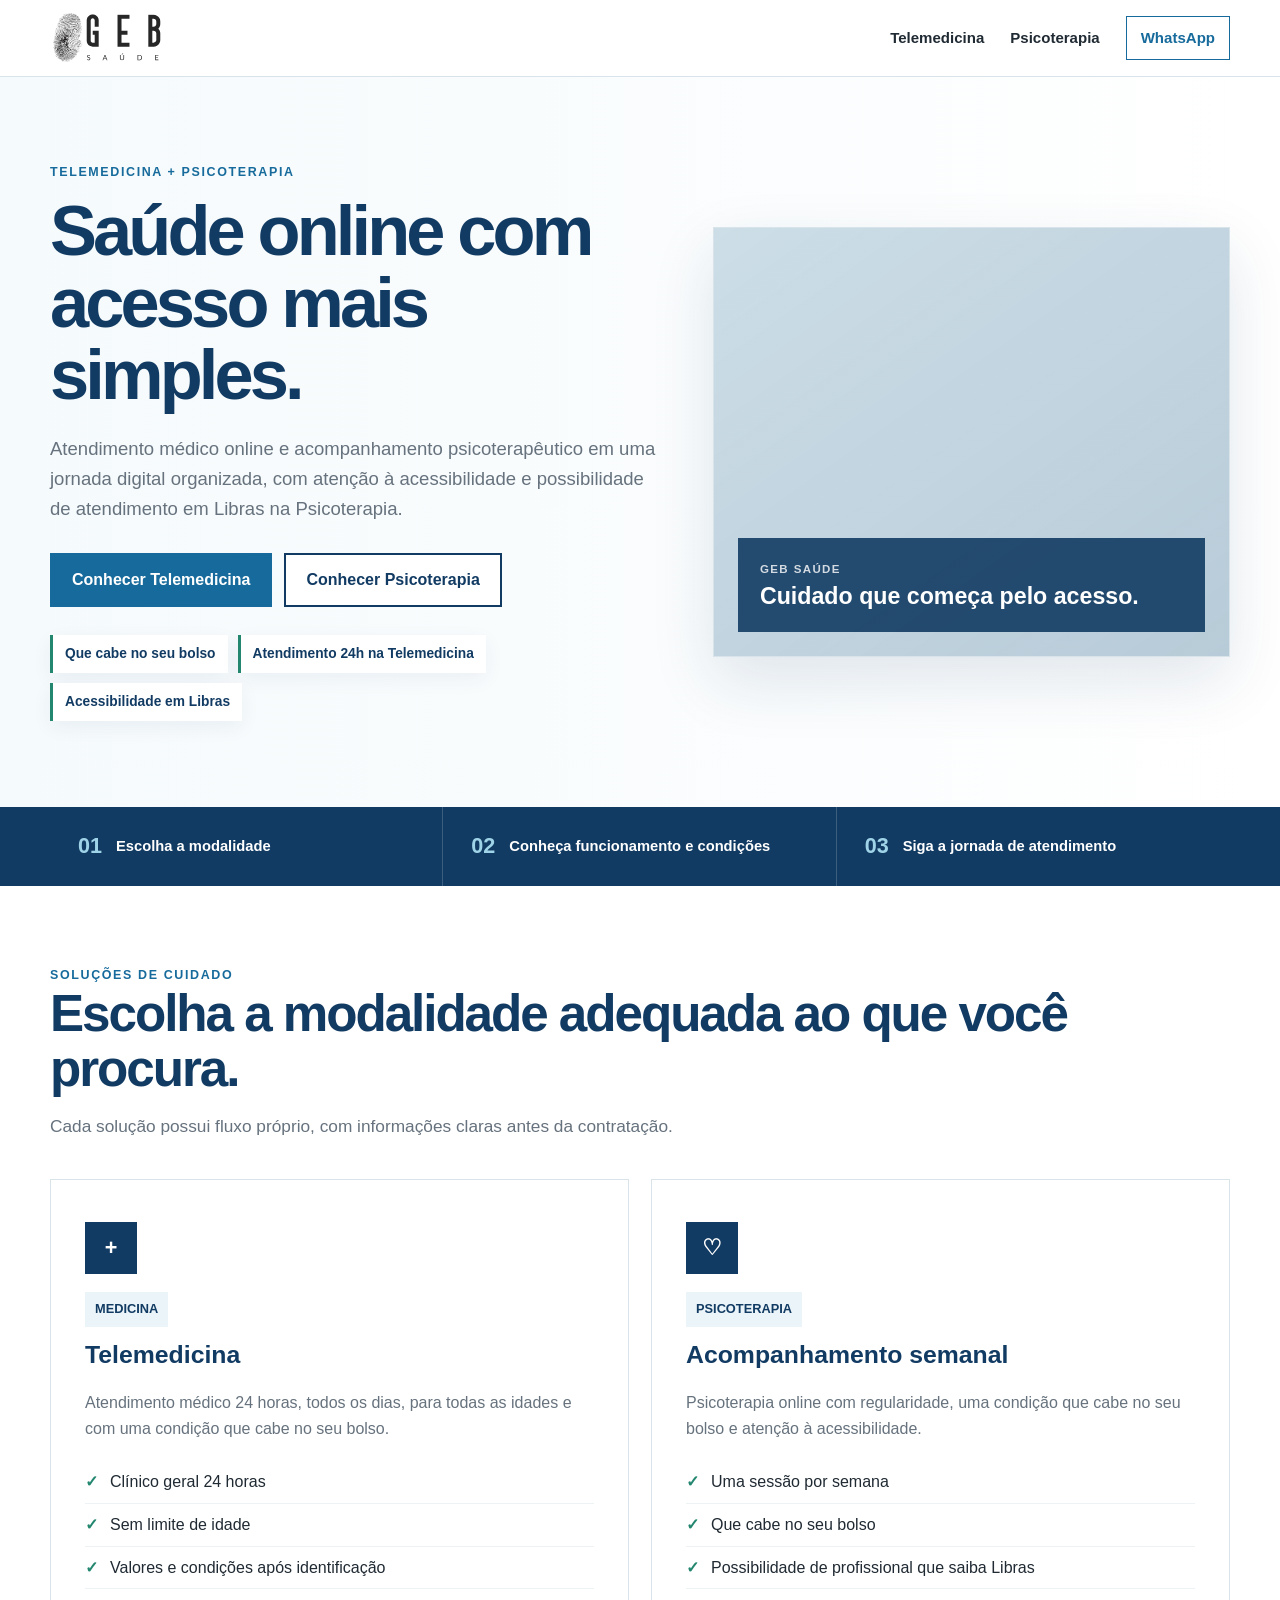
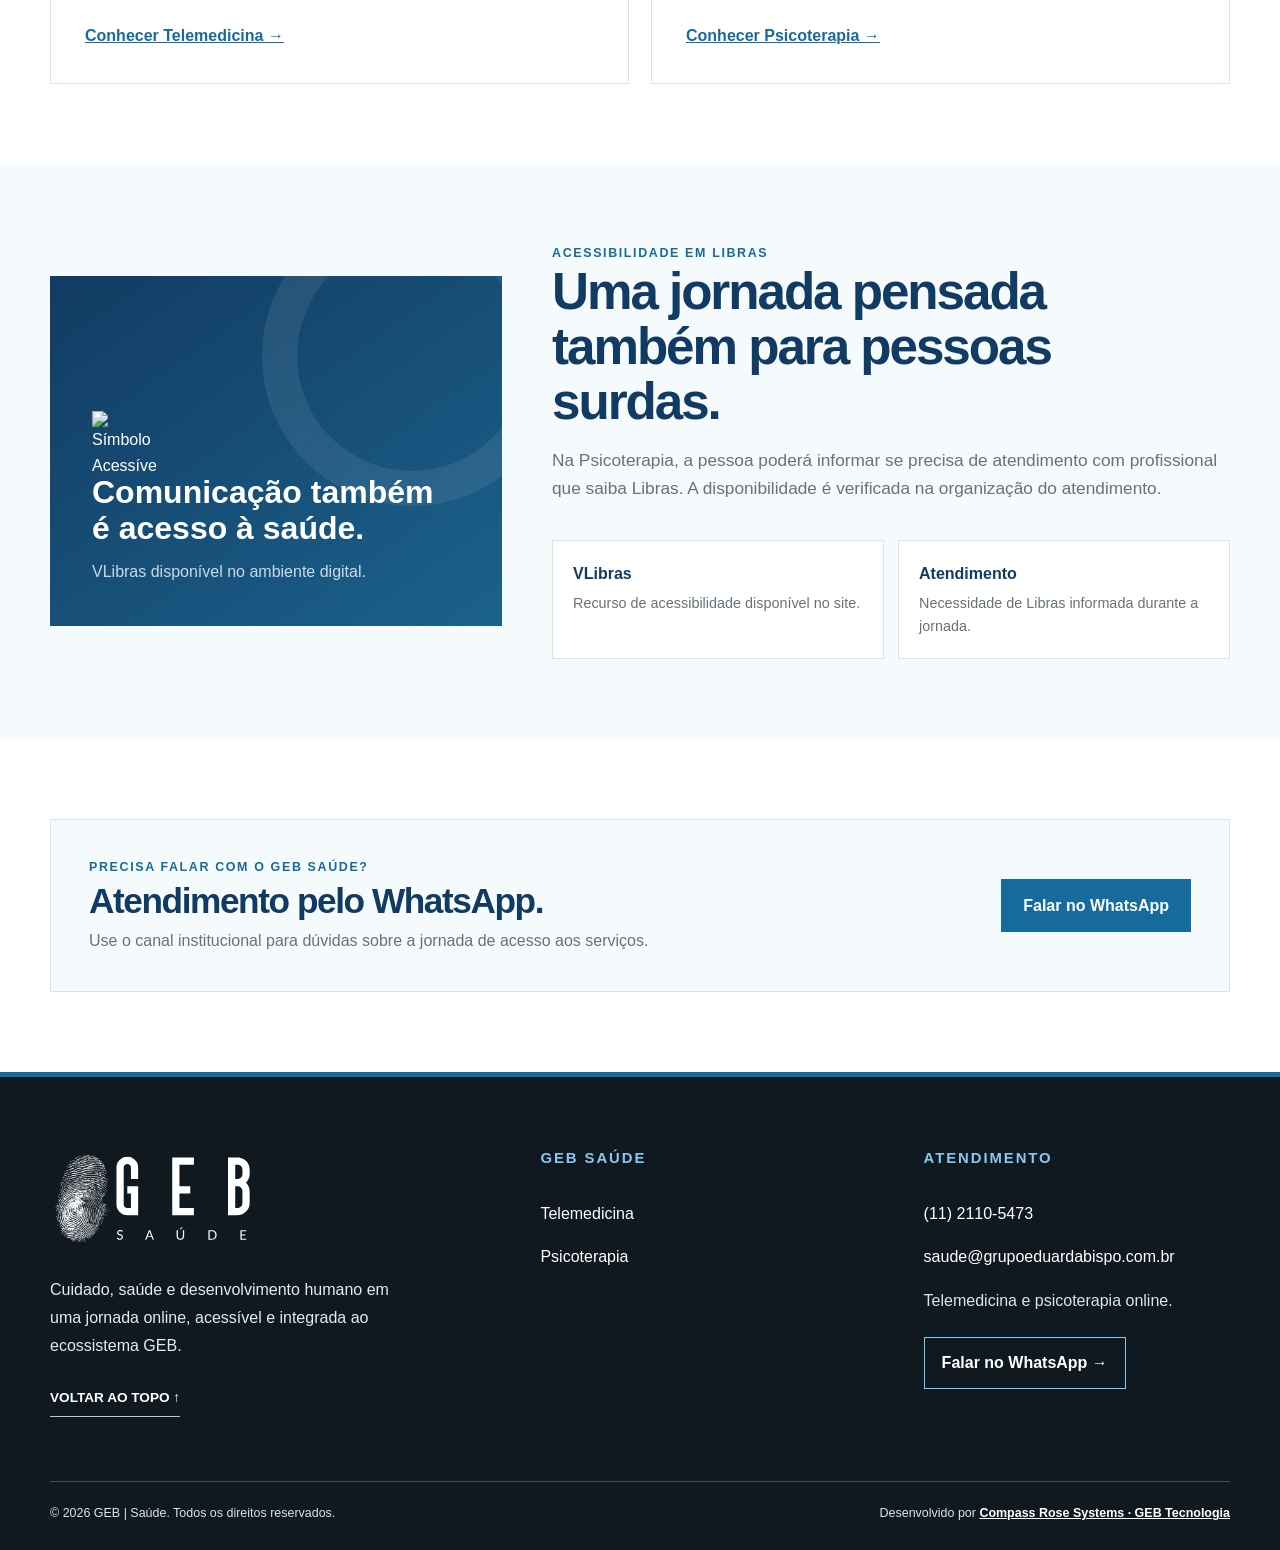
==== index.html @ 36ffd7d3 "fix: vincular crédito de desenvolvimento ao GEB Tecnologia" ====
<!doctype html><html lang="pt-BR"><head><meta charset="utf-8"><meta name="viewport" content="width=device-width,initial-scale=1"><meta name="theme-color" content="#123b63"><meta name="description" content="GEB Saúde: telemedicina e psicoterapia online com cuidado acessível e atendimento em Libras conforme disponibilidade."><title>GEB Saúde | Telemedicina e Psicoterapia Online</title><link rel="stylesheet" href="assets/css/style.css"></head><body id="topo"><a class="skip" href="#conteudo">Ir para o conteúdo</a><header class="header"><div class="container nav"><a class="brand" href="/">GEB <span>Saúde</span></a><nav class="menu" aria-label="Principal"><a href="/medicina/">Telemedicina</a><a href="/psicoterapia/">Psicoterapia</a><a class="nav-contact" href="https://wa.me/551121105473" target="_blank" rel="noopener noreferrer">WhatsApp</a></nav></div></header><main id="conteudo"><section class="hero health-hero"><div class="container hero-grid"><div><div class="eyebrow">Telemedicina + Psicoterapia</div><h1>Saúde online com acesso mais simples.</h1><p>Atendimento médico online e acompanhamento psicoterapêutico em uma jornada digital organizada, com atenção à acessibilidade e possibilidade de atendimento em Libras na Psicoterapia.</p><div class="actions"><a class="btn" href="/medicina/">Conhecer Telemedicina</a><a class="btn secondary" href="/psicoterapia/">Conhecer Psicoterapia</a></div><div class="trust-row"><span>Que cabe no seu bolso</span><span>Atendimento 24h na Telemedicina</span><span>Acessibilidade em Libras</span></div></div><div class="photo-panel home-photo"><div class="photo-overlay"><span>GEB Saúde</span><strong>Cuidado que começa pelo acesso.</strong></div></div></div></section><section class="health-strip"><div class="container health-strip-grid"><div><b>01</b><span>Escolha a modalidade</span></div><div><b>02</b><span>Conheça funcionamento e condições</span></div><div><b>03</b><span>Siga a jornada de atendimento</span></div></div></section><section class="section"><div class="container"><div class="eyebrow">Soluções de cuidado</div><h2>Escolha a modalidade adequada ao que você procura.</h2><p class="lead">Cada solução possui fluxo próprio, com informações claras antes da contratação.</p><div class="cards service-cards"><article class="card service-card"><div class="service-icon" aria-hidden="true">+</div><span class="badge">MEDICINA</span><h3>Telemedicina</h3><p>Atendimento médico 24 horas, todos os dias, para todas as idades e com uma condição que cabe no seu bolso.</p><ul class="check-list"><li>Clínico geral 24 horas</li><li>Sem limite de idade</li><li>Valores e condições após identificação</li></ul><a class="link" href="/medicina/">Conhecer Telemedicina →</a></article><article class="card service-card"><div class="service-icon" aria-hidden="true">♡</div><span class="badge">PSICOTERAPIA</span><h3>Acompanhamento semanal</h3><p>Psicoterapia online com regularidade, uma condição que cabe no seu bolso e atenção à acessibilidade.</p><ul class="check-list"><li>Uma sessão por semana</li><li>Que cabe no seu bolso</li><li>Possibilidade de profissional que saiba Libras</li></ul><a class="link" href="/psicoterapia/">Conhecer Psicoterapia →</a></article></div></div></section><section class="section alt"><div class="container feature accessibility-feature"><div class="graphic-panel"><img src="https://www.ufmg.br/marca/libras/images/sem_assinatura_64x64.png" width="64" height="64" alt="Símbolo Acessível em Libras" class="libras-symbol"><strong>Comunicação também é acesso à saúde.</strong><span>VLibras disponível no ambiente digital.</span></div><div><div class="eyebrow">Acessibilidade em Libras</div><h2>Uma jornada pensada também para pessoas surdas.</h2><p class="lead">Na Psicoterapia, a pessoa poderá informar se precisa de atendimento com profissional que saiba Libras. A disponibilidade é verificada na organização do atendimento.</p><div class="info-grid"><div><b>VLibras</b><span>Recurso de acessibilidade disponível no site.</span></div><div><b>Atendimento</b><span>Necessidade de Libras informada durante a jornada.</span></div></div></div></div></section><section class="section"><div class="container contact-band"><div><div class="eyebrow">Precisa falar com o GEB Saúde?</div><h2>Atendimento pelo WhatsApp.</h2><p>Use o canal institucional para dúvidas sobre a jornada de acesso aos serviços.</p></div><a class="btn" href="https://wa.me/551121105473" target="_blank" rel="noopener noreferrer">Falar no WhatsApp</a></div></section></main><footer class="footer" id="rodape"><div class="container"><div class="footer-grid"><div class="footer-about"><a class="footer-logo" href="/" aria-label="GEB Saúde — Página inicial"><img src="/assets/geb-saude-logo.svg" alt="GEB Saúde" loading="lazy"></a><p>Cuidado, saúde e desenvolvimento humano em uma jornada online, acessível e integrada ao ecossistema GEB.</p><a class="back-top" href="#topo">VOLTAR AO TOPO ↑</a></div><nav class="footer-col" aria-label="Serviços do GEB Saúde"><h2>GEB SAÚDE</h2><a href="/medicina/">Telemedicina</a><a href="/psicoterapia/">Psicoterapia</a></nav><div class="footer-col footer-contact"><h2>ATENDIMENTO</h2><a href="tel:+551121105473">(11) 2110-5473</a><a href="mailto:saude@grupoeduardabispo.com.br">saude@grupoeduardabispo.com.br</a><p>Telemedicina e psicoterapia online.</p><a class="footer-cta" href="https://wa.me/551121105473" target="_blank" rel="noopener noreferrer">Falar no WhatsApp →</a></div></div><div class="footer-bottom"><span>© 2026 GEB | Saúde. Todos os direitos reservados.</span><span>Desenvolvido por <a href="https://gebtecnologia.grupoeduardabispo.com.br/" target="_blank" rel="noopener noreferrer"><strong>Compass Rose Systems · GEB Tecnologia</strong></a></span></div></div></footer><div vw class="enabled"><div vw-access-button class="active"></div><div vw-plugin-wrapper><div class="vw-plugin-top-wrapper"></div></div></div><script src="https://vlibras.gov.br/app/vlibras-plugin.js"></script><script>new window.VLibras.Widget('https://vlibras.gov.br/app')</script></body></html>
---- assets/css/style.css ----
:root{--navy:#123b63;--blue:#176b9c;--light:#eaf4f9;--pale:#f5fafc;--white:#fff;--ink:#202a33;--muted:#66727d;--green:#23866f;--line:#d9e4ea;--max:1180px}*{box-sizing:border-box}html{scroll-behavior:smooth}body{margin:0;font-family:Inter,Arial,sans-serif;color:var(--ink);background:#fff;line-height:1.6}a{color:inherit}img{max-width:100%}.container{width:min(var(--max),calc(100% - 40px));margin:auto}.skip{position:absolute;left:-9999px}.skip:focus{left:16px;top:16px;background:#fff;padding:12px;z-index:99}.header{border-bottom:1px solid var(--line);background:rgba(255,255,255,.97);position:sticky;top:0;z-index:20}.nav{min-height:76px;display:flex;align-items:center;justify-content:space-between;gap:24px}.brand{text-decoration:none;color:var(--navy);font-size:1.25rem;font-weight:850;letter-spacing:-.02em}.brand span{font-weight:500}.menu{display:flex;gap:26px;align-items:center}.menu a{text-decoration:none;font-weight:700;font-size:.94rem}.menu a:hover,.menu a:focus{color:var(--blue)}.nav-contact{padding:9px 14px;border:1px solid var(--blue);color:var(--blue)!important}.btn{display:inline-flex;align-items:center;justify-content:center;min-height:48px;padding:12px 20px;background:var(--blue);color:#fff!important;text-decoration:none;border:2px solid var(--blue);font-weight:800;cursor:pointer}.btn:disabled{opacity:.6;cursor:wait}.btn.secondary{background:#fff;color:var(--navy)!important;border-color:var(--navy)}.hero{padding:86px 0;background:linear-gradient(90deg,var(--pale),#fff)}.hero-grid{display:grid;grid-template-columns:1.08fr .92fr;gap:56px;align-items:center}.eyebrow{text-transform:uppercase;letter-spacing:.13em;color:var(--blue);font-weight:850;font-size:.78rem}.hero h1{font-size:clamp(2.55rem,5.5vw,5rem);line-height:1.02;letter-spacing:-.055em;color:var(--navy);margin:12px 0 24px}.hero p{font-size:1.16rem;color:var(--muted);max-width:680px}.actions{display:flex;flex-wrap:wrap;gap:12px;margin-top:30px}.trust-row{display:flex;flex-wrap:wrap;gap:10px;margin-top:28px}.trust-row span{border-left:3px solid var(--green);background:#fff;padding:8px 12px;font-size:.86rem;font-weight:800;color:var(--navy);box-shadow:0 6px 20px rgba(18,59,99,.06)}.photo-panel{min-height:430px;position:relative;overflow:hidden;border:1px solid var(--line);background-color:#dcebf2;background-position:center;background-size:cover;box-shadow:0 24px 60px rgba(18,59,99,.12)}.home-photo{background-image:linear-gradient(145deg,rgba(18,59,99,.08),rgba(18,59,99,.18)),url('https://images.pexels.com/photos/8376239/pexels-photo-8376239.jpeg?auto=compress&cs=tinysrgb&w=1200')}.medicine-photo{background-image:linear-gradient(145deg,rgba(18,59,99,.04),rgba(18,59,99,.2)),url('https://images.pexels.com/photos/7578803/pexels-photo-7578803.jpeg?auto=compress&cs=tinysrgb&w=1200')}.therapy-photo{background-image:linear-gradient(145deg,rgba(18,59,99,.05),rgba(18,59,99,.2)),url('https://images.pexels.com/photos/5699456/pexels-photo-5699456.jpeg?auto=compress&cs=tinysrgb&w=1200')}.photo-overlay{position:absolute;left:24px;right:24px;bottom:24px;background:rgba(18,59,99,.9);color:#fff;padding:22px}.photo-overlay span{display:block;text-transform:uppercase;letter-spacing:.12em;font-size:.72rem;font-weight:800;opacity:.8}.photo-overlay strong{display:block;font-size:1.45rem;line-height:1.15;margin-top:5px}.health-strip{background:var(--navy);color:#fff}.health-strip-grid{display:grid;grid-template-columns:repeat(3,1fr)}.health-strip-grid>div{padding:22px 28px;border-right:1px solid rgba(255,255,255,.18);display:flex;align-items:center;gap:14px}.health-strip-grid>div:last-child{border-right:0}.health-strip b{font-size:1.35rem;color:#9fd4e8}.health-strip span{font-size:.92rem;font-weight:700}.section{padding:80px 0}.section.alt{background:var(--pale)}.section h2{font-size:clamp(2rem,4vw,3.2rem);line-height:1.08;letter-spacing:-.04em;color:var(--navy);margin:0 0 16px}.lead{color:var(--muted);font-size:1.08rem;max-width:760px;margin-bottom:38px}.cards{display:grid;grid-template-columns:repeat(2,1fr);gap:22px}.card{border:1px solid var(--line);padding:34px;background:#fff}.card h3{color:var(--navy);font-size:1.55rem;margin:8px 0 12px}.card p{color:var(--muted)}.card .link{display:inline-block;margin-top:14px;color:var(--blue);font-weight:850}.service-card{position:relative;padding-top:42px}.service-icon{width:52px;height:52px;display:grid;place-items:center;background:var(--navy);color:#fff;font-size:1.35rem;font-weight:900;margin-bottom:18px}.check-list{padding:0;margin:20px 0;list-style:none}.check-list li{padding:8px 0 8px 25px;border-bottom:1px solid #edf2f5;position:relative}.check-list li:before{content:'✓';position:absolute;left:0;color:var(--green);font-weight:900}.feature{display:grid;grid-template-columns:.8fr 1.2fr;gap:50px;align-items:center}.graphic-panel{background:linear-gradient(145deg,var(--navy),#1b628b);color:#fff;min-height:350px;padding:42px;display:flex;flex-direction:column;justify-content:flex-end;position:relative;overflow:hidden}.graphic-panel:after{content:'';position:absolute;width:230px;height:230px;border:35px solid rgba(255,255,255,.08);border-radius:50%;right:-60px;top:-70px}.graphic-panel strong{font-size:2rem;line-height:1.12;max-width:360px}.graphic-panel span{margin-top:12px;opacity:.78}.hands-symbol{width:62px;height:62px;background:#fff;color:var(--navy);display:grid;place-items:center;font-weight:900;font-size:1.6rem;margin-bottom:auto}.info-grid{display:grid;grid-template-columns:1fr 1fr;gap:14px}.info-grid>div{background:#fff;border:1px solid var(--line);padding:20px}.info-grid b,.info-grid span{display:block}.info-grid b{color:var(--navy);margin-bottom:5px}.info-grid span{font-size:.9rem;color:var(--muted)}.benefit-grid{display:grid;grid-template-columns:repeat(3,1fr);gap:18px;margin:0 0 36px}.benefit-grid article{border:1px solid var(--line);padding:28px;background:#fff}.benefit-grid h3{color:var(--navy);font-size:1.25rem;margin:12px 0 8px}.benefit-grid p{color:var(--muted);margin:0}.contact-band{background:var(--pale);border:1px solid var(--line);padding:38px;display:flex;justify-content:space-between;align-items:center;gap:30px}.contact-band h2{font-size:2.2rem;margin:4px 0 8px}.contact-band p{margin:0;color:var(--muted)}.footer{background:var(--navy);color:#fff;padding:46px 0}.footer-grid{display:flex;justify-content:space-between;gap:30px;align-items:flex-start}.footer a{color:#fff}.socials{display:flex;flex-wrap:wrap;gap:10px;margin-top:16px}.social-btn{display:inline-flex;align-items:center;justify-content:center;min-height:40px;padding:8px 14px;border:1px solid rgba(255,255,255,.55);text-decoration:none;font-weight:800;font-size:.86rem}.social-btn:hover,.social-btn:focus{background:#fff;color:var(--navy)}.small{font-size:.86rem;color:var(--muted)}.footer .small{color:#d5e1e8}.page-hero{padding:70px 0;background:var(--pale)}.page-hero h1{color:var(--navy);font-size:clamp(2.5rem,5vw,4.5rem);line-height:1.03;letter-spacing:-.05em;margin:12px 0 20px}.notice{border-left:4px solid var(--blue);padding:18px 22px;background:var(--light);margin:30px 0}.form-shell{border:1px solid var(--line);padding:34px;background:#fff}.badge{display:inline-block;padding:7px 10px;background:var(--light);color:var(--navy);font-weight:800;font-size:.8rem}.clinical-grid{display:grid;grid-template-columns:1.08fr .92fr;gap:50px;align-items:center}.capture-box{max-width:800px;margin:48px auto 0;border-top:5px solid var(--blue);box-shadow:0 14px 40px rgba(18,59,99,.08)}.form-title{font-size:2rem!important;margin:8px 0 10px!important}.form-grid{display:grid;grid-template-columns:1fr 1fr;gap:16px;margin:24px 0}.form-grid label{font-weight:800;color:var(--navy);display:grid;gap:7px}.form-grid input{width:100%;min-height:50px;border:1px solid #aebfc9;padding:11px 13px;font:inherit;background:#fff}.form-grid input:focus{outline:3px solid rgba(23,107,156,.15);border-color:var(--blue)}.consent{display:flex;gap:10px;align-items:flex-start;margin:0 0 22px;color:var(--muted);font-size:.92rem}.consent input{width:20px;height:20px;accent-color:var(--blue);flex:0 0 auto}.form-feedback{min-height:24px;font-weight:800;color:var(--navy)}.offer-gate{max-width:920px;margin:58px auto 0;padding:46px;background:var(--pale);border:1px solid var(--line);scroll-margin-top:100px}.offer-gate[hidden]{display:none}.offer-intro{font-size:1.08rem;color:var(--muted);max-width:760px}.offer-card{display:grid;grid-template-columns:1.2fr .8fr;background:#fff;border:1px solid var(--line);margin:28px 0;padding:30px;gap:30px;align-items:center}.session-equivalent{padding-right:30px;border-right:1px solid var(--line)}.session-equivalent span{display:block;color:var(--muted);font-weight:700}.session-equivalent strong{display:block;color:var(--navy);font-size:clamp(2.8rem,6vw,4.7rem);line-height:.95;letter-spacing:-.055em;margin:12px 0}.session-equivalent strong small{font-size:1rem;letter-spacing:0;display:block;margin-top:10px;color:var(--blue)}.session-equivalent p{color:var(--muted)}.offer-label{font-size:.8rem;font-weight:850;color:var(--blue);text-transform:uppercase;letter-spacing:.08em}.monthly-price{font-size:2rem;font-weight:900;color:var(--navy);margin:8px 0}.access-offer{border-left:4px solid var(--navy);padding:16px 20px;margin:25px 0;background:#fff}.access-offer p{margin:5px 0}@media(max-width:820px){.menu{display:none}.hero{padding:55px 0}.hero-grid,.feature,.clinical-grid{grid-template-columns:1fr}.cards,.benefit-grid{grid-template-columns:1fr}.photo-panel{min-height:330px}.health-strip-grid{grid-template-columns:1fr}.health-strip-grid>div{border-right:0;border-bottom:1px solid rgba(255,255,255,.16)}.health-strip-grid>div:last-child{border-bottom:0}.footer-grid{display:grid}.section{padding:58px 0}.contact-band{display:grid}.info-grid{grid-template-columns:1fr}}@media(max-width:620px){.form-grid,.offer-card{grid-template-columns:1fr}.session-equivalent{border-right:0;border-bottom:1px solid var(--line);padding:0 0 24px}.offer-gate{padding:28px}.form-shell{padding:25px}}@media(max-width:520px){.container{width:min(var(--max),calc(100% - 26px))}.actions{display:grid}.btn{width:100%}.hero h1{font-size:2.7rem}.photo-panel{min-height:290px}.contact-band{padding:26px}}
/* GEB OFFICIAL BRAND 2026 */
.header .brand{display:block;width:205px;height:58px;background:url('/assets/geb-saude-logo.svg') left center/contain no-repeat;font-size:0;line-height:0;overflow:hidden;flex:0 0 205px}.header .brand span{display:none}@media(max-width:820px){.header .brand{width:170px;height:50px;flex-basis:170px}}

/* Rodapé institucional GEB Saúde */
.footer{background:#101820;color:#fff;padding:70px 0 26px;border-top:5px solid var(--blue)}
.footer-grid{display:grid;grid-template-columns:1.4fr .9fr 1.1fr;gap:clamp(20px,4vw,70px);align-items:start}
.footer-logo{display:block;max-width:220px}.footer-logo img{display:block;width:100%;height:auto;max-height:105px;object-fit:contain;object-position:left center}
.footer-about p{color:#e4ebf1;line-height:1.75;margin:24px 0;max-width:370px}
.footer .back-top{font-weight:800;text-decoration:none;border-bottom:1px solid #b9c7d2;display:inline-block;padding-bottom:7px;font-size:.85rem}
.footer-col{display:flex;flex-direction:column;align-items:flex-start;gap:19px;min-width:0}
.footer-col h2{font-size:.93rem;letter-spacing:.13em;color:#88c9f3;margin:0 0 12px;font-weight:900}
.footer-col a{text-decoration:none;overflow-wrap:anywhere;line-height:1.5}
.footer-col a:hover,.footer-col a:focus-visible,.footer .back-top:hover{color:#9dd8ff;text-decoration:underline}
.footer-contact p{color:#dce5ec;margin:0;line-height:1.6}
.footer .footer-cta{border:1px solid #88c9f3;padding:13px 17px;font-weight:850;display:inline-block;margin-top:4px}
.footer-bottom{display:flex;justify-content:space-between;align-items:center;gap:20px;flex-wrap:wrap;border-top:1px solid rgba(255,255,255,.22);margin-top:64px;padding-top:22px;font-size:.78rem;color:#dce5ec}
.footer-bottom strong{color:#fff}
@media(max-width:1050px){.footer-grid{grid-template-columns:repeat(2,minmax(0,1fr));gap:42px}}
@media(max-width:600px){.footer{padding:46px 0 23px}.footer-grid{grid-template-columns:1fr;gap:38px}.footer-bottom{margin-top:44px;align-items:flex-start;flex-direction:column}.footer-logo{max-width:190px}}

/* Contraste do logotipo no rodapé escuro */
.footer-logo img{filter:brightness(0) invert(1)}

/* Distribuição final do rodapé em três colunas */
.footer-grid{grid-template-columns:minmax(0,1.35fr) minmax(0,1fr) minmax(300px,1fr);column-gap:clamp(32px,6vw,100px);justify-content:space-between}
.footer-contact{min-width:0}.footer .footer-cta{display:inline-flex;align-items:center;justify-content:center;white-space:nowrap;gap:6px;max-width:100%;font-size:1rem}
@media(max-width:1050px){.footer-grid{grid-template-columns:repeat(2,minmax(0,1fr));gap:42px}}
@media(max-width:600px){.footer-grid{grid-template-columns:minmax(0,1fr);gap:38px}.footer .footer-cta{white-space:normal}}
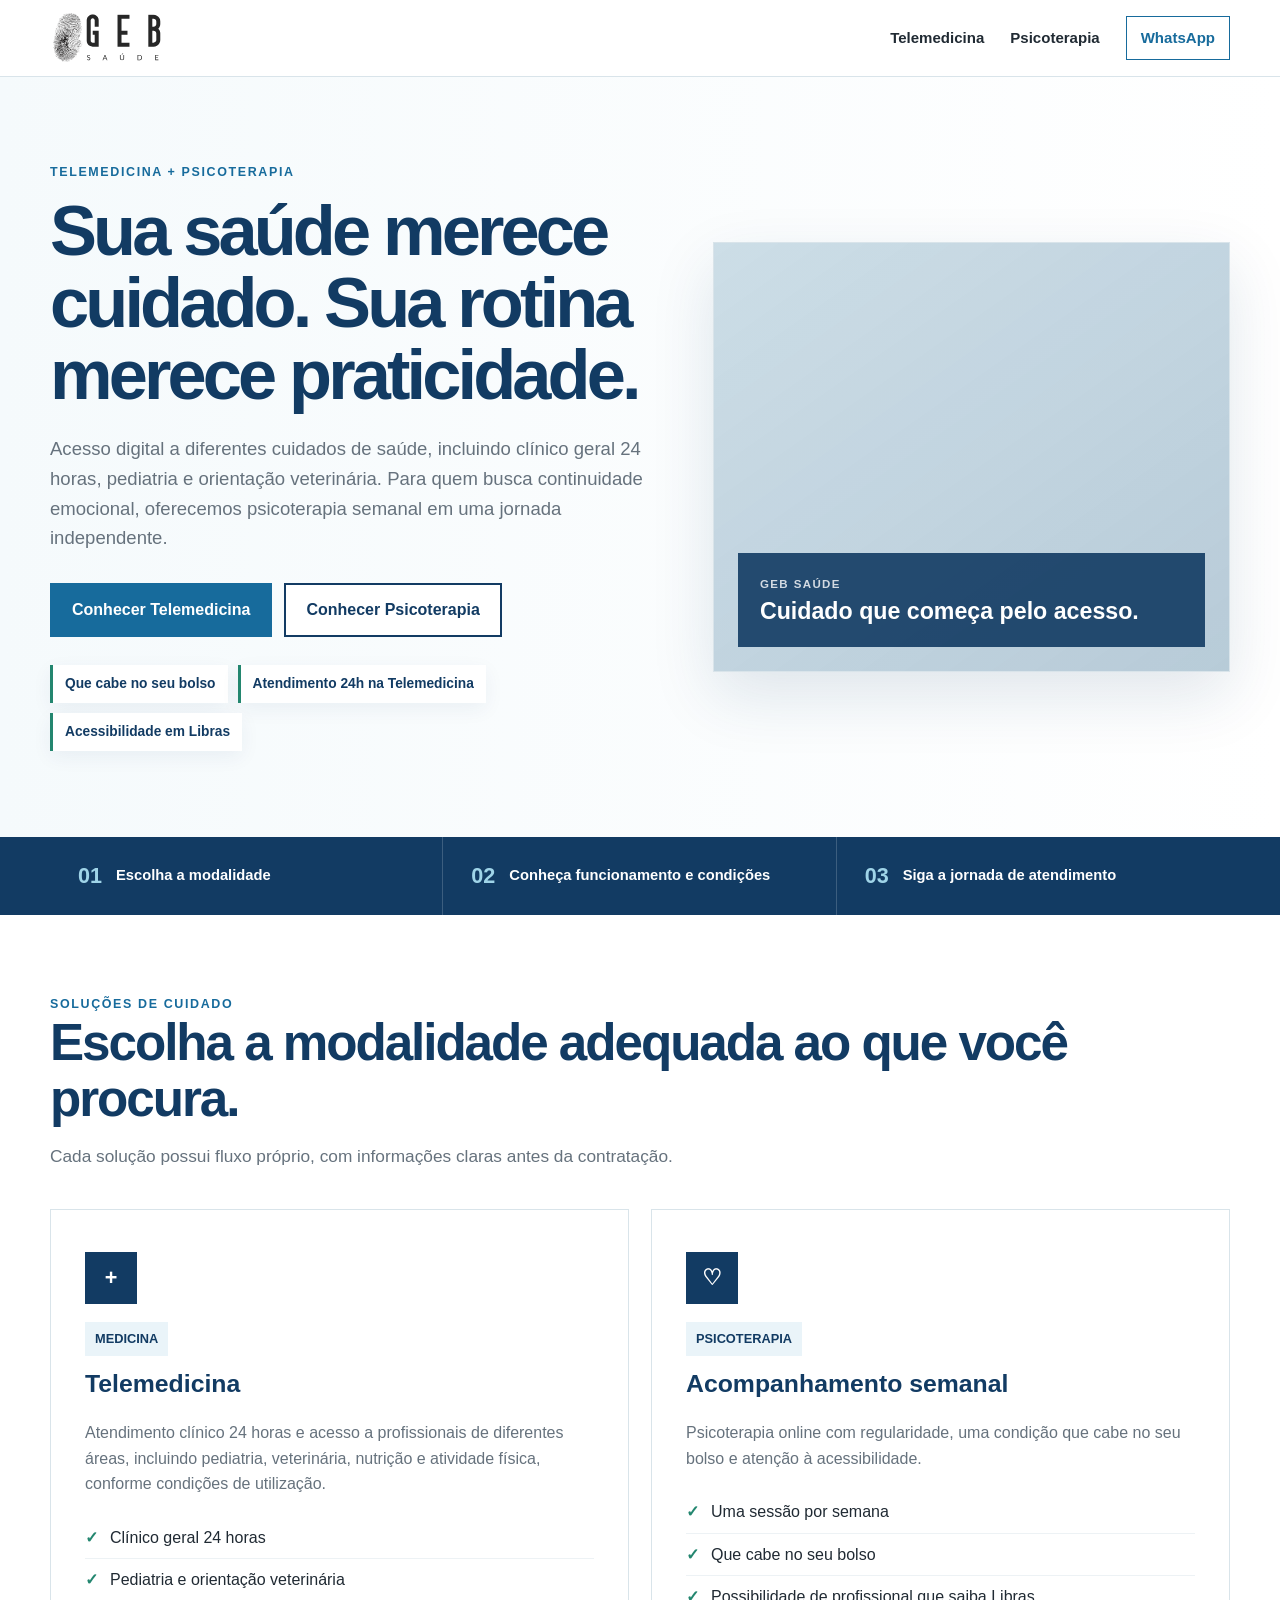
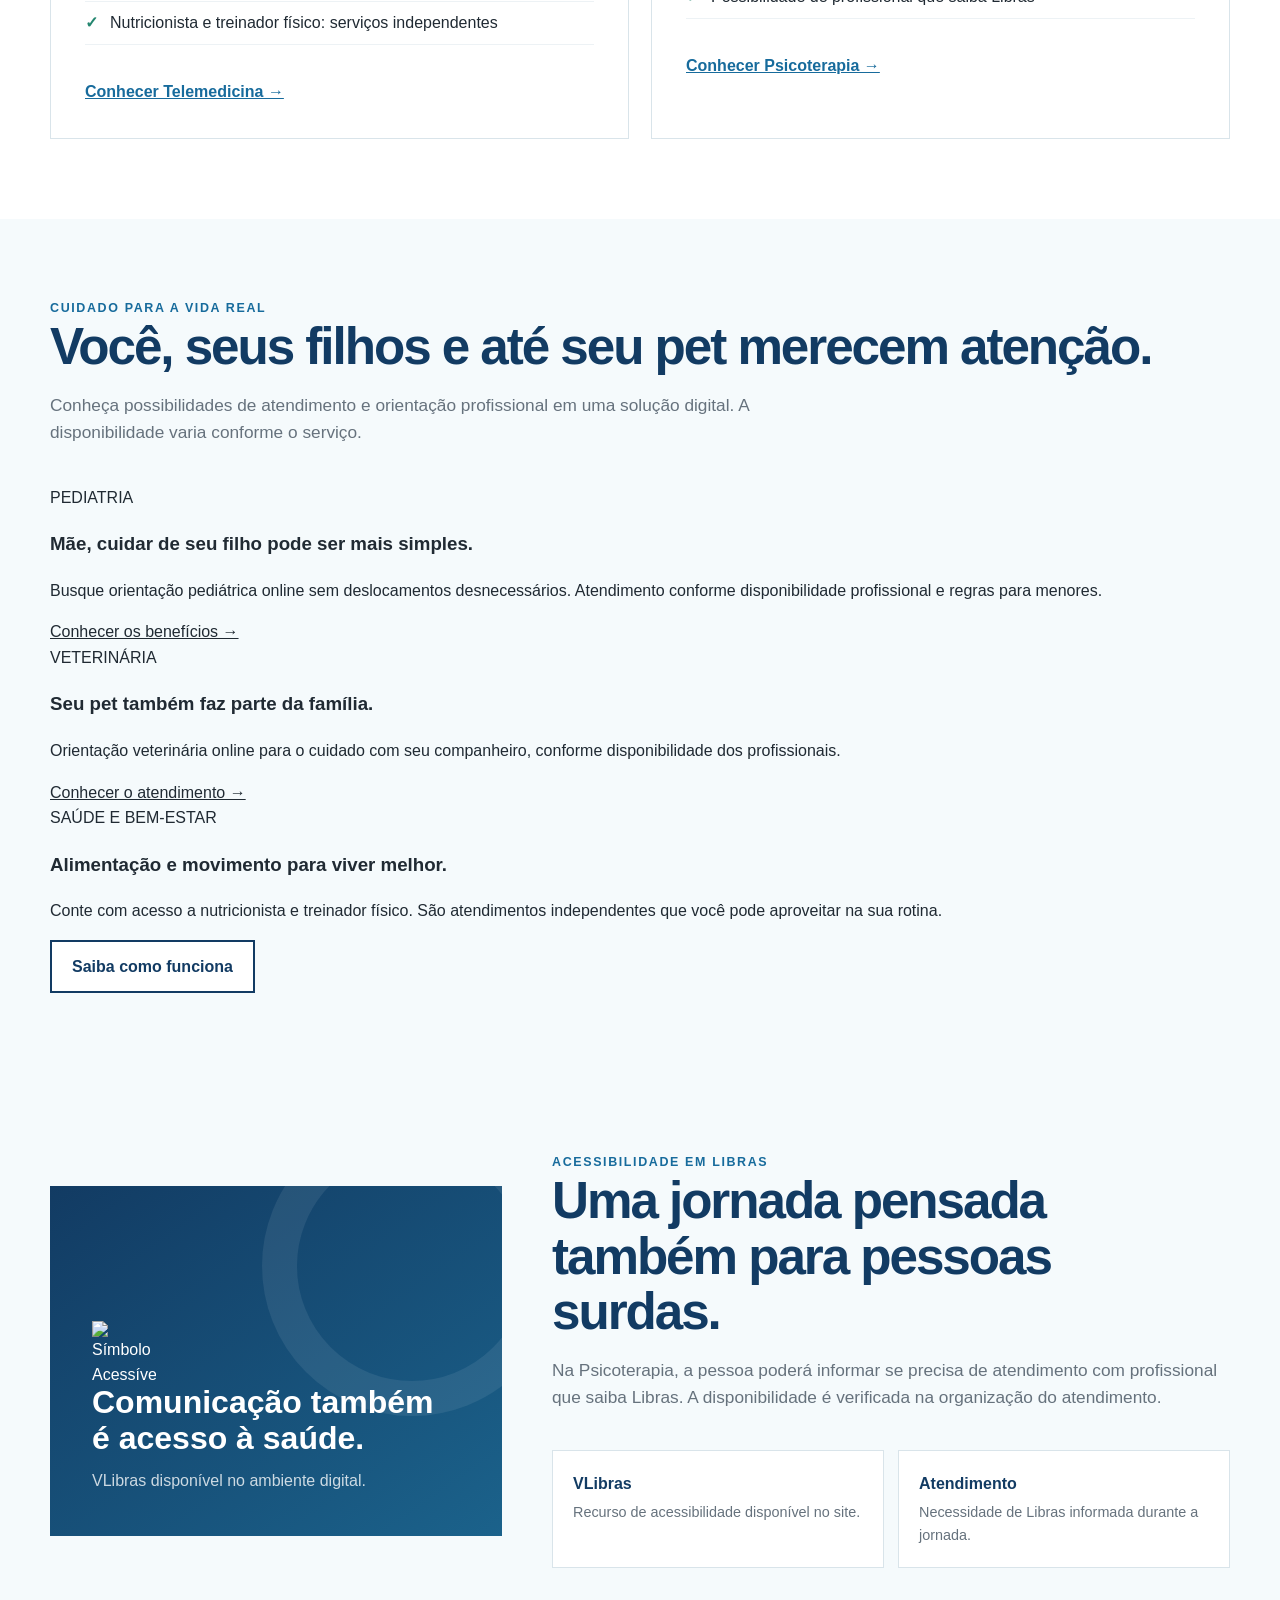
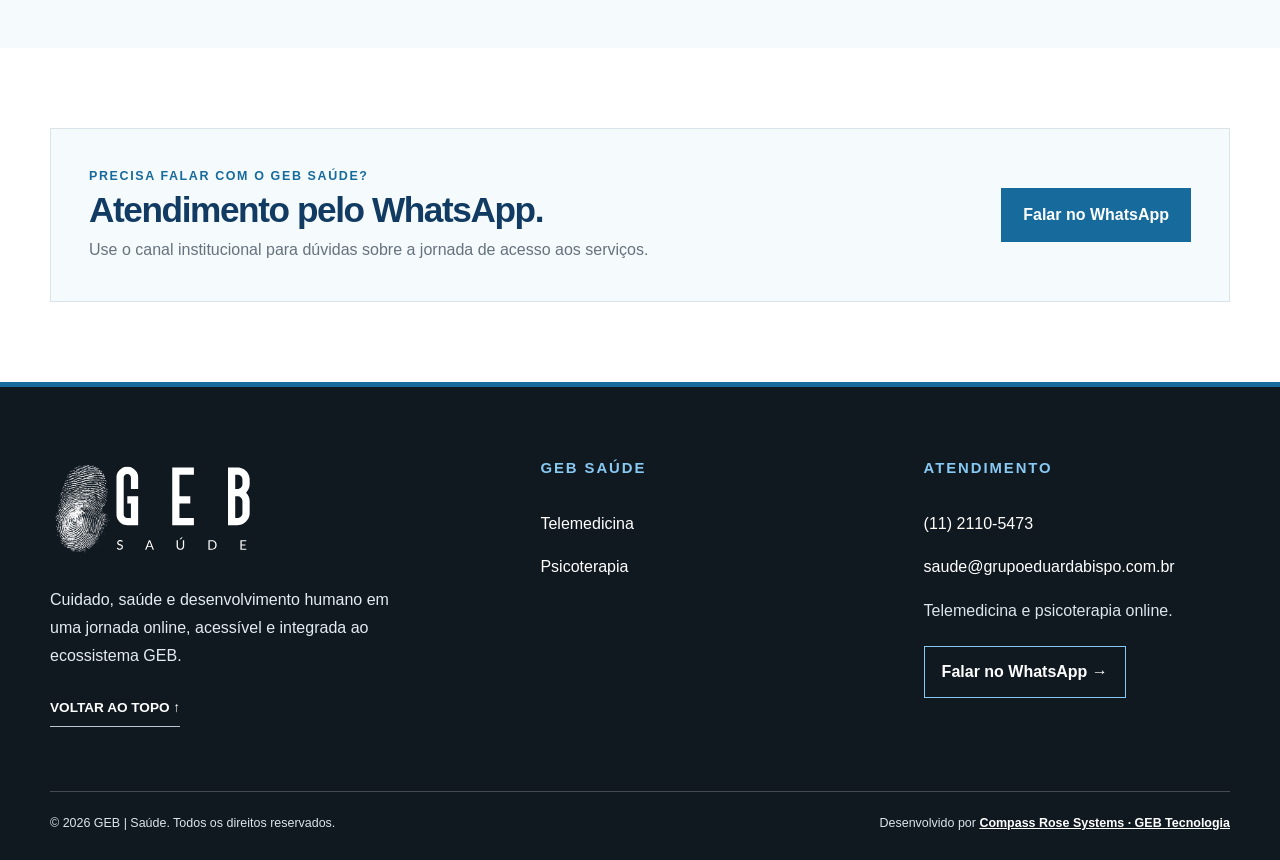
==== commit 42d277d5: "GEB Saúde: ampliar benefícios e direcionar telemedicina para WhatsApp" ====
--- a/index.html
+++ b/index.html
@@ -1 +1 @@
-<!doctype html><html lang="pt-BR"><head><meta charset="utf-8"><meta name="viewport" content="width=device-width,initial-scale=1"><meta name="theme-color" content="#123b63"><meta name="description" content="GEB Saúde: telemedicina e psicoterapia online com cuidado acessível e atendimento em Libras conforme disponibilidade."><title>GEB Saúde | Telemedicina e Psicoterapia Online</title><link rel="stylesheet" href="assets/css/style.css"></head><body id="topo"><a class="skip" href="#conteudo">Ir para o conteúdo</a><header class="header"><div class="container nav"><a class="brand" href="/">GEB <span>Saúde</span></a><nav class="menu" aria-label="Principal"><a href="/medicina/">Telemedicina</a><a href="/psicoterapia/">Psicoterapia</a><a class="nav-contact" href="https://wa.me/551121105473" target="_blank" rel="noopener noreferrer">WhatsApp</a></nav></div></header><main id="conteudo"><section class="hero health-hero"><div class="container hero-grid"><div><div class="eyebrow">Telemedicina + Psicoterapia</div><h1>Saúde online com acesso mais simples.</h1><p>Atendimento médico online e acompanhamento psicoterapêutico em uma jornada digital organizada, com atenção à acessibilidade e possibilidade de atendimento em Libras na Psicoterapia.</p><div class="actions"><a class="btn" href="/medicina/">Conhecer Telemedicina</a><a class="btn secondary" href="/psicoterapia/">Conhecer Psicoterapia</a></div><div class="trust-row"><span>Que cabe no seu bolso</span><span>Atendimento 24h na Telemedicina</span><span>Acessibilidade em Libras</span></div></div><div class="photo-panel home-photo"><div class="photo-overlay"><span>GEB Saúde</span><strong>Cuidado que começa pelo acesso.</strong></div></div></div></section><section class="health-strip"><div class="container health-strip-grid"><div><b>01</b><span>Escolha a modalidade</span></div><div><b>02</b><span>Conheça funcionamento e condições</span></div><div><b>03</b><span>Siga a jornada de atendimento</span></div></div></section><section class="section"><div class="container"><div class="eyebrow">Soluções de cuidado</div><h2>Escolha a modalidade adequada ao que você procura.</h2><p class="lead">Cada solução possui fluxo próprio, com informações claras antes da contratação.</p><div class="cards service-cards"><article class="card service-card"><div class="service-icon" aria-hidden="true">+</div><span class="badge">MEDICINA</span><h3>Telemedicina</h3><p>Atendimento médico 24 horas, todos os dias, para todas as idades e com uma condição que cabe no seu bolso.</p><ul class="check-list"><li>Clínico geral 24 horas</li><li>Sem limite de idade</li><li>Valores e condições após identificação</li></ul><a class="link" href="/medicina/">Conhecer Telemedicina →</a></article><article class="card service-card"><div class="service-icon" aria-hidden="true">♡</div><span class="badge">PSICOTERAPIA</span><h3>Acompanhamento semanal</h3><p>Psicoterapia online com regularidade, uma condição que cabe no seu bolso e atenção à acessibilidade.</p><ul class="check-list"><li>Uma sessão por semana</li><li>Que cabe no seu bolso</li><li>Possibilidade de profissional que saiba Libras</li></ul><a class="link" href="/psicoterapia/">Conhecer Psicoterapia →</a></article></div></div></section><section class="section alt"><div class="container feature accessibility-feature"><div class="graphic-panel"><img src="https://www.ufmg.br/marca/libras/images/sem_assinatura_64x64.png" width="64" height="64" alt="Símbolo Acessível em Libras" class="libras-symbol"><strong>Comunicação também é acesso à saúde.</strong><span>VLibras disponível no ambiente digital.</span></div><div><div class="eyebrow">Acessibilidade em Libras</div><h2>Uma jornada pensada também para pessoas surdas.</h2><p class="lead">Na Psicoterapia, a pessoa poderá informar se precisa de atendimento com profissional que saiba Libras. A disponibilidade é verificada na organização do atendimento.</p><div class="info-grid"><div><b>VLibras</b><span>Recurso de acessibilidade disponível no site.</span></div><div><b>Atendimento</b><span>Necessidade de Libras informada durante a jornada.</span></div></div></div></div></section><section class="section"><div class="container contact-band"><div><div class="eyebrow">Precisa falar com o GEB Saúde?</div><h2>Atendimento pelo WhatsApp.</h2><p>Use o canal institucional para dúvidas sobre a jornada de acesso aos serviços.</p></div><a class="btn" href="https://wa.me/551121105473" target="_blank" rel="noopener noreferrer">Falar no WhatsApp</a></div></section></main><footer class="footer" id="rodape"><div class="container"><div class="footer-grid"><div class="footer-about"><a class="footer-logo" href="/" aria-label="GEB Saúde — Página inicial"><img src="/assets/geb-saude-logo.svg" alt="GEB Saúde" loading="lazy"></a><p>Cuidado, saúde e desenvolvimento humano em uma jornada online, acessível e integrada ao ecossistema GEB.</p><a class="back-top" href="#topo">VOLTAR AO TOPO ↑</a></div><nav class="footer-col" aria-label="Serviços do GEB Saúde"><h2>GEB SAÚDE</h2><a href="/medicina/">Telemedicina</a><a href="/psicoterapia/">Psicoterapia</a></nav><div class="footer-col footer-contact"><h2>ATENDIMENTO</h2><a href="tel:+551121105473">(11) 2110-5473</a><a href="mailto:saude@grupoeduardabispo.com.br">saude@grupoeduardabispo.com.br</a><p>Telemedicina e psicoterapia online.</p><a class="footer-cta" href="https://wa.me/551121105473" target="_blank" rel="noopener noreferrer">Falar no WhatsApp →</a></div></div><div class="footer-bottom"><span>© 2026 GEB | Saúde. Todos os direitos reservados.</span><span>Desenvolvido por <a href="https://gebtecnologia.grupoeduardabispo.com.br/" target="_blank" rel="noopener noreferrer"><strong>Compass Rose Systems · GEB Tecnologia</strong></a></span></div></div></footer><div vw class="enabled"><div vw-access-button class="active"></div><div vw-plugin-wrapper><div class="vw-plugin-top-wrapper"></div></div></div><script src="https://vlibras.gov.br/app/vlibras-plugin.js"></script><script>new window.VLibras.Widget('https://vlibras.gov.br/app')</script></body></html>+<!doctype html><html lang="pt-BR"><head><meta charset="utf-8"><meta name="viewport" content="width=device-width,initial-scale=1"><meta name="theme-color" content="#123b63"><meta name="description" content="GEB Saúde: telemedicina e psicoterapia online com cuidado acessível e atendimento em Libras conforme disponibilidade."><title>GEB Saúde | Telemedicina e Psicoterapia Online</title><link rel="stylesheet" href="assets/css/style.css"></head><body id="topo"><a class="skip" href="#conteudo">Ir para o conteúdo</a><header class="header"><div class="container nav"><a class="brand" href="/">GEB <span>Saúde</span></a><nav class="menu" aria-label="Principal"><a href="/medicina/">Telemedicina</a><a href="/psicoterapia/">Psicoterapia</a><a class="nav-contact" href="https://wa.me/551121105473" target="_blank" rel="noopener noreferrer">WhatsApp</a></nav></div></header><main id="conteudo"><section class="hero health-hero"><div class="container hero-grid"><div><div class="eyebrow">Telemedicina + Psicoterapia</div><h1>Sua saúde merece cuidado. Sua rotina merece praticidade.</h1><p>Acesso digital a diferentes cuidados de saúde, incluindo clínico geral 24 horas, pediatria e orientação veterinária. Para quem busca continuidade emocional, oferecemos psicoterapia semanal em uma jornada independente.</p><div class="actions"><a class="btn" href="/medicina/">Conhecer Telemedicina</a><a class="btn secondary" href="/psicoterapia/">Conhecer Psicoterapia</a></div><div class="trust-row"><span>Que cabe no seu bolso</span><span>Atendimento 24h na Telemedicina</span><span>Acessibilidade em Libras</span></div></div><div class="photo-panel home-photo"><div class="photo-overlay"><span>GEB Saúde</span><strong>Cuidado que começa pelo acesso.</strong></div></div></div></section><section class="health-strip"><div class="container health-strip-grid"><div><b>01</b><span>Escolha a modalidade</span></div><div><b>02</b><span>Conheça funcionamento e condições</span></div><div><b>03</b><span>Siga a jornada de atendimento</span></div></div></section><section class="section"><div class="container"><div class="eyebrow">Soluções de cuidado</div><h2>Escolha a modalidade adequada ao que você procura.</h2><p class="lead">Cada solução possui fluxo próprio, com informações claras antes da contratação.</p><div class="cards service-cards"><article class="card service-card"><div class="service-icon" aria-hidden="true">+</div><span class="badge">MEDICINA</span><h3>Telemedicina</h3><p>Atendimento clínico 24 horas e acesso a profissionais de diferentes áreas, incluindo pediatria, veterinária, nutrição e atividade física, conforme condições de utilização.</p><ul class="check-list"><li>Clínico geral 24 horas</li><li>Pediatria e orientação veterinária</li><li>Nutricionista e treinador físico: serviços independentes</li></ul><a class="link" href="/medicina/">Conhecer Telemedicina →</a></article><article class="card service-card"><div class="service-icon" aria-hidden="true">♡</div><span class="badge">PSICOTERAPIA</span><h3>Acompanhamento semanal</h3><p>Psicoterapia online com regularidade, uma condição que cabe no seu bolso e atenção à acessibilidade.</p><ul class="check-list"><li>Uma sessão por semana</li><li>Que cabe no seu bolso</li><li>Possibilidade de profissional que saiba Libras</li></ul><a class="link" href="/psicoterapia/">Conhecer Psicoterapia →</a></article></div></div></section><section class="section alt"><div class="container"><div class="eyebrow">Cuidado para a vida real</div><h2>Você, seus filhos e até seu pet merecem atenção.</h2><p class="lead">Conheça possibilidades de atendimento e orientação profissional em uma solução digital. A disponibilidade varia conforme o serviço.</p><div class="spotlight-grid"><article class="spotlight-card spotlight-mom"><div class="spotlight-content"><span class="spotlight-label">PEDIATRIA</span><h3>Mãe, cuidar de seu filho pode ser mais simples.</h3><p>Busque orientação pediátrica online sem deslocamentos desnecessários. Atendimento conforme disponibilidade profissional e regras para menores.</p><a href="/medicina/#beneficios" class="link">Conhecer os benefícios →</a></div></article><article class="spotlight-card spotlight-pet"><div class="spotlight-content"><span class="spotlight-label">VETERINÁRIA</span><h3>Seu pet também faz parte da família.</h3><p>Orientação veterinária online para o cuidado com seu companheiro, conforme disponibilidade dos profissionais.</p><a href="/medicina/#beneficios" class="link">Conhecer o atendimento →</a></div></article></div><div class="wellness-banner"><div><span class="spotlight-label">SAÚDE E BEM-ESTAR</span><h3>Alimentação e movimento para viver melhor.</h3><p>Conte com acesso a nutricionista e treinador físico. São atendimentos independentes que você pode aproveitar na sua rotina.</p></div><a class="btn secondary" href="/medicina/#bem-estar">Saiba como funciona</a></div></div></section><section class="section alt"><div class="container feature accessibility-feature"><div class="graphic-panel"><img src="https://www.ufmg.br/marca/libras/images/sem_assinatura_64x64.png" width="64" height="64" alt="Símbolo Acessível em Libras" class="libras-symbol"><strong>Comunicação também é acesso à saúde.</strong><span>VLibras disponível no ambiente digital.</span></div><div><div class="eyebrow">Acessibilidade em Libras</div><h2>Uma jornada pensada também para pessoas surdas.</h2><p class="lead">Na Psicoterapia, a pessoa poderá informar se precisa de atendimento com profissional que saiba Libras. A disponibilidade é verificada na organização do atendimento.</p><div class="info-grid"><div><b>VLibras</b><span>Recurso de acessibilidade disponível no site.</span></div><div><b>Atendimento</b><span>Necessidade de Libras informada durante a jornada.</span></div></div></div></div></section><section class="section"><div class="container contact-band"><div><div class="eyebrow">Precisa falar com o GEB Saúde?</div><h2>Atendimento pelo WhatsApp.</h2><p>Use o canal institucional para dúvidas sobre a jornada de acesso aos serviços.</p></div><a class="btn" href="https://wa.me/551121105473" target="_blank" rel="noopener noreferrer">Falar no WhatsApp</a></div></section></main><footer class="footer" id="rodape"><div class="container"><div class="footer-grid"><div class="footer-about"><a class="footer-logo" href="/" aria-label="GEB Saúde — Página inicial"><img src="/assets/geb-saude-logo.svg" alt="GEB Saúde" loading="lazy"></a><p>Cuidado, saúde e desenvolvimento humano em uma jornada online, acessível e integrada ao ecossistema GEB.</p><a class="back-top" href="#topo">VOLTAR AO TOPO ↑</a></div><nav class="footer-col" aria-label="Serviços do GEB Saúde"><h2>GEB SAÚDE</h2><a href="/medicina/">Telemedicina</a><a href="/psicoterapia/">Psicoterapia</a></nav><div class="footer-col footer-contact"><h2>ATENDIMENTO</h2><a href="tel:+551121105473">(11) 2110-5473</a><a href="mailto:saude@grupoeduardabispo.com.br">saude@grupoeduardabispo.com.br</a><p>Telemedicina e psicoterapia online.</p><a class="footer-cta" href="https://wa.me/551121105473" target="_blank" rel="noopener noreferrer">Falar no WhatsApp →</a></div></div><div class="footer-bottom"><span>© 2026 GEB | Saúde. Todos os direitos reservados.</span><span>Desenvolvido por <a href="https://gebtecnologia.grupoeduardabispo.com.br/" target="_blank" rel="noopener noreferrer"><strong>Compass Rose Systems · GEB Tecnologia</strong></a></span></div></div></footer><div vw class="enabled"><div vw-access-button class="active"></div><div vw-plugin-wrapper><div class="vw-plugin-top-wrapper"></div></div></div><script src="https://vlibras.gov.br/app/vlibras-plugin.js"></script><script>new window.VLibras.Widget('https://vlibras.gov.br/app')</script></body></html>
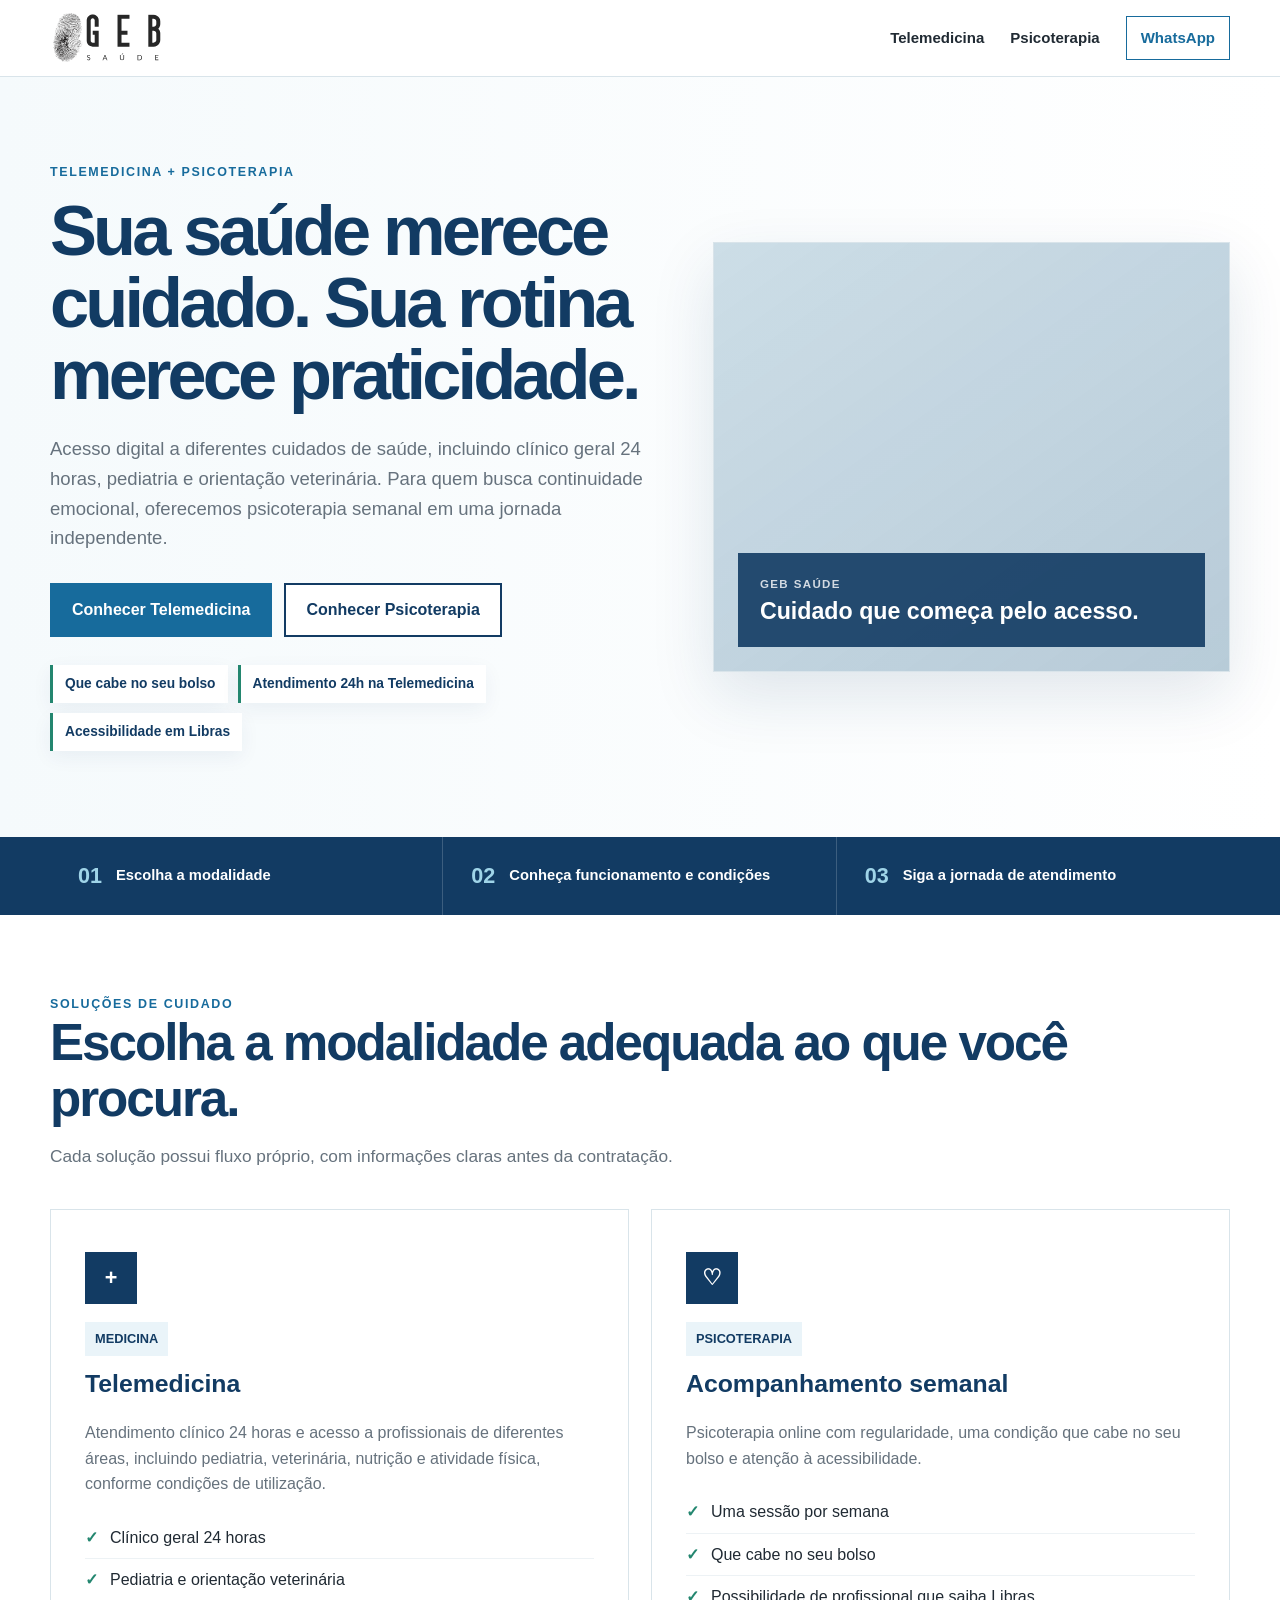
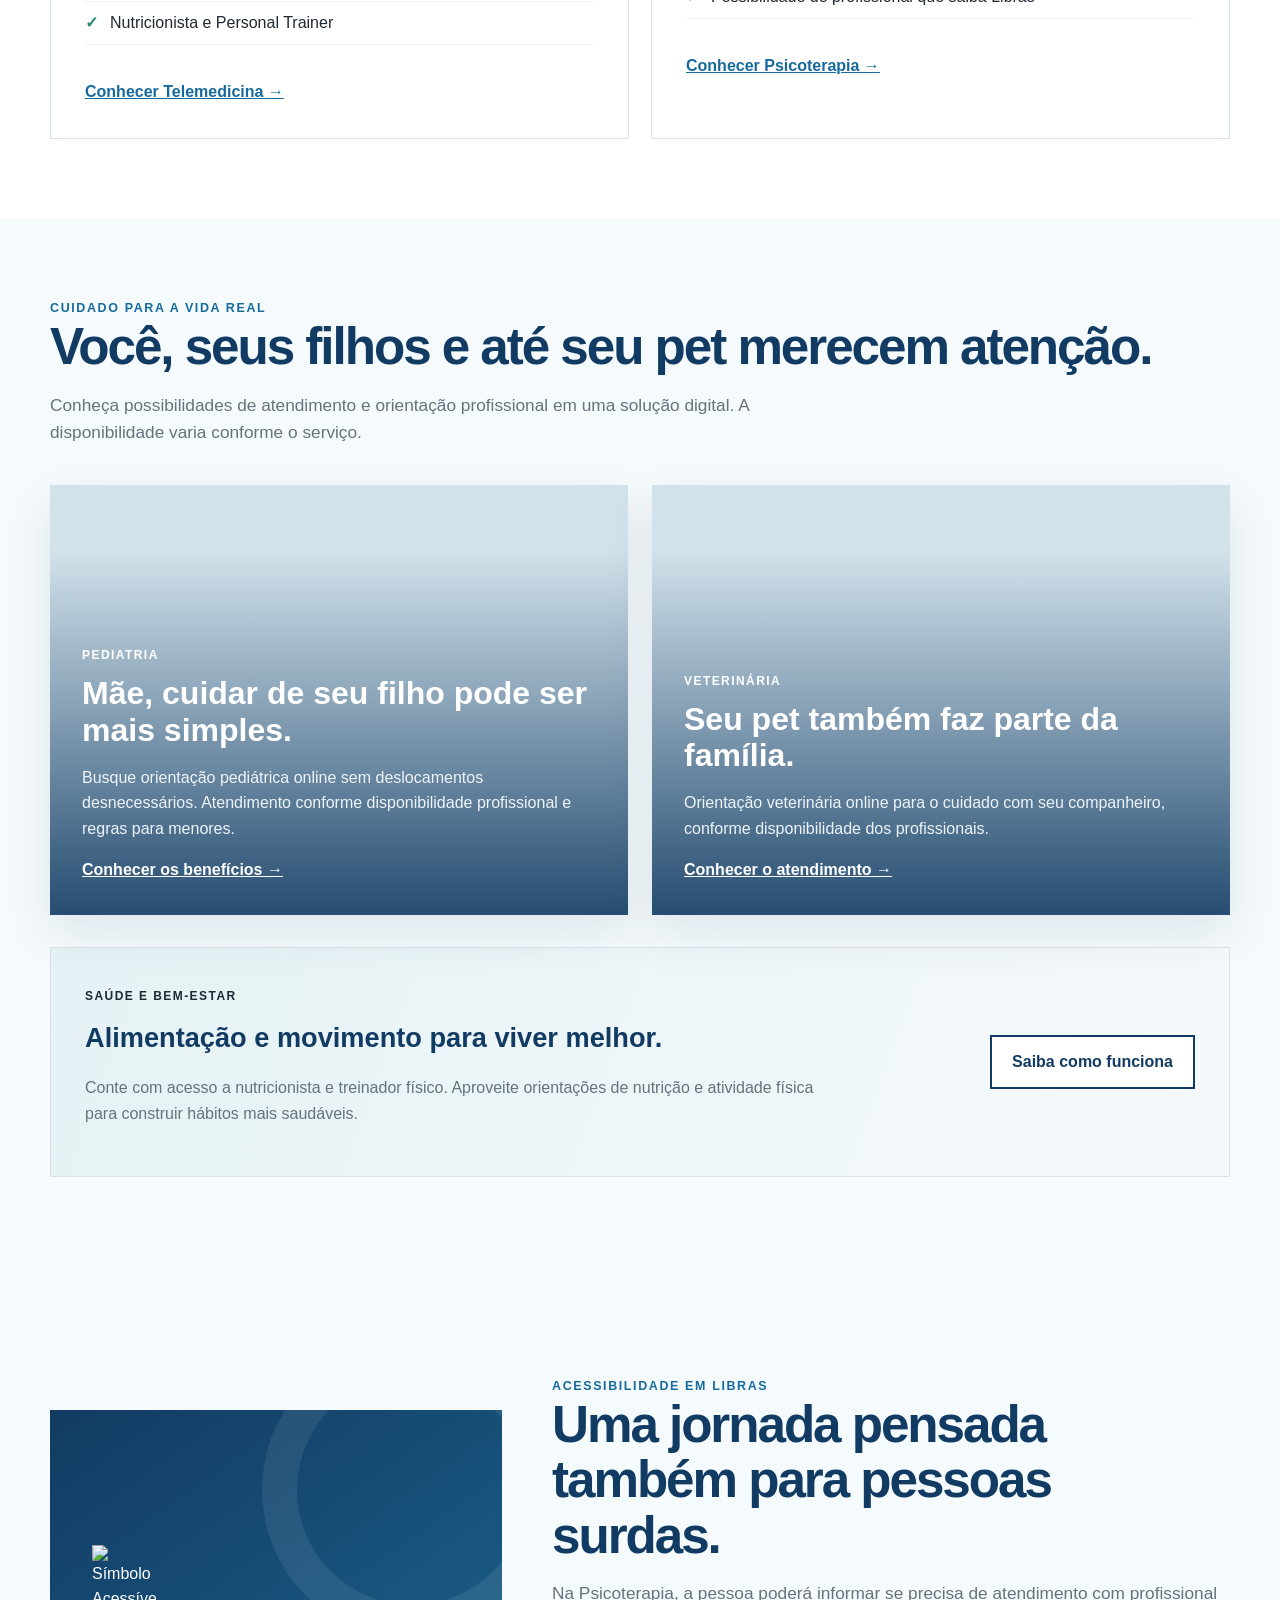
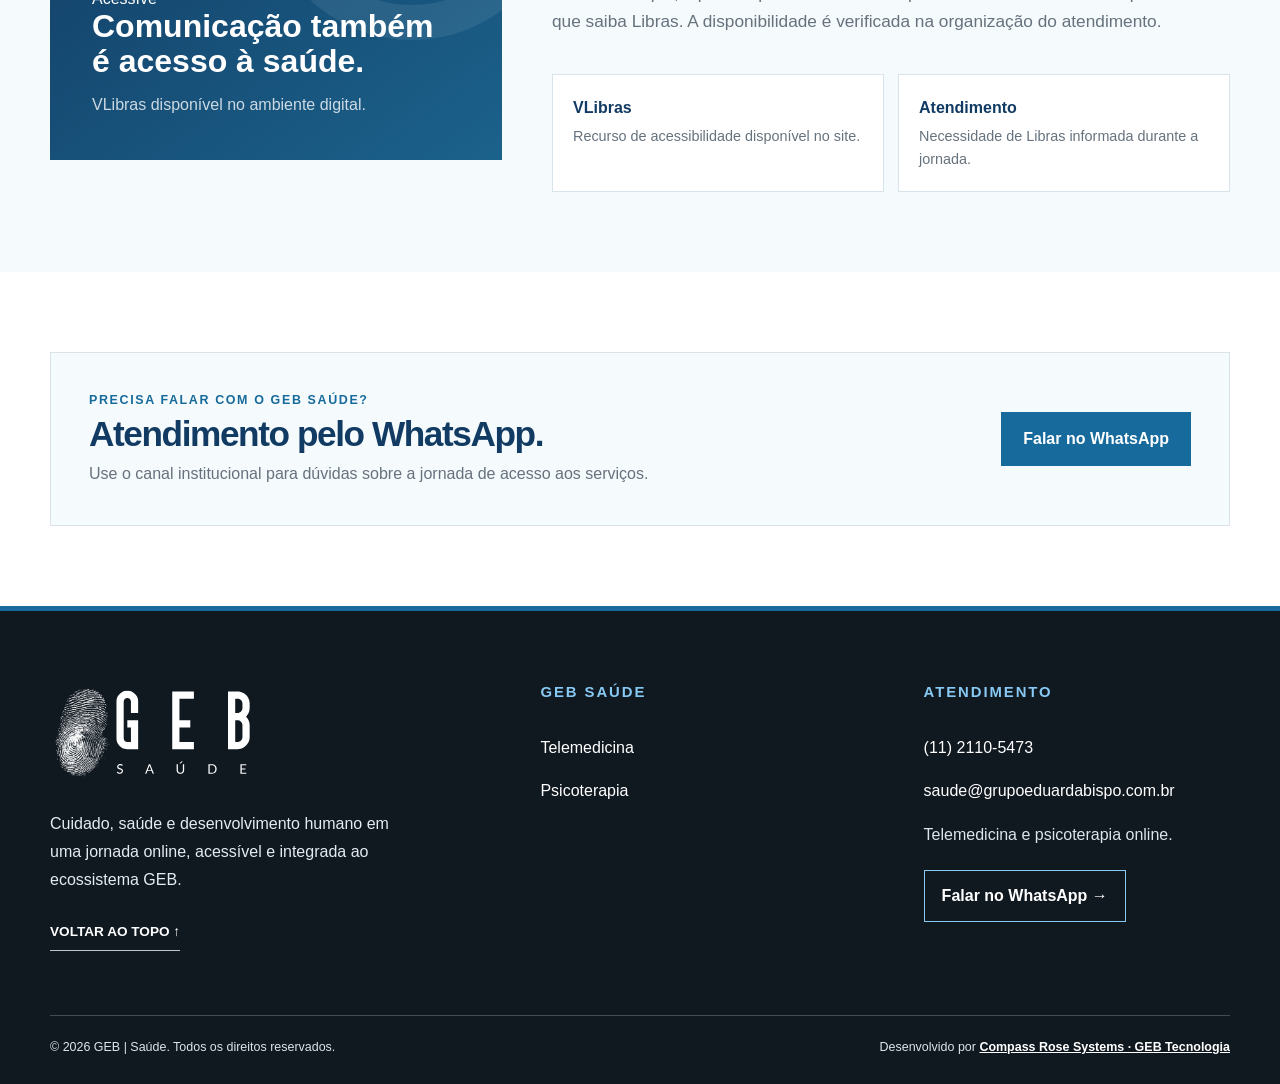
==== commit ef200a95: "Ajustar copy de nutrição e atividade física para benefícios ao cliente" ====
--- a/index.html
+++ b/index.html
@@ -1 +1 @@
-<!doctype html><html lang="pt-BR"><head><meta charset="utf-8"><meta name="viewport" content="width=device-width,initial-scale=1"><meta name="theme-color" content="#123b63"><meta name="description" content="GEB Saúde: telemedicina e psicoterapia online com cuidado acessível e atendimento em Libras conforme disponibilidade."><title>GEB Saúde | Telemedicina e Psicoterapia Online</title><link rel="stylesheet" href="assets/css/style.css"></head><body id="topo"><a class="skip" href="#conteudo">Ir para o conteúdo</a><header class="header"><div class="container nav"><a class="brand" href="/">GEB <span>Saúde</span></a><nav class="menu" aria-label="Principal"><a href="/medicina/">Telemedicina</a><a href="/psicoterapia/">Psicoterapia</a><a class="nav-contact" href="https://wa.me/551121105473" target="_blank" rel="noopener noreferrer">WhatsApp</a></nav></div></header><main id="conteudo"><section class="hero health-hero"><div class="container hero-grid"><div><div class="eyebrow">Telemedicina + Psicoterapia</div><h1>Sua saúde merece cuidado. Sua rotina merece praticidade.</h1><p>Acesso digital a diferentes cuidados de saúde, incluindo clínico geral 24 horas, pediatria e orientação veterinária. Para quem busca continuidade emocional, oferecemos psicoterapia semanal em uma jornada independente.</p><div class="actions"><a class="btn" href="/medicina/">Conhecer Telemedicina</a><a class="btn secondary" href="/psicoterapia/">Conhecer Psicoterapia</a></div><div class="trust-row"><span>Que cabe no seu bolso</span><span>Atendimento 24h na Telemedicina</span><span>Acessibilidade em Libras</span></div></div><div class="photo-panel home-photo"><div class="photo-overlay"><span>GEB Saúde</span><strong>Cuidado que começa pelo acesso.</strong></div></div></div></section><section class="health-strip"><div class="container health-strip-grid"><div><b>01</b><span>Escolha a modalidade</span></div><div><b>02</b><span>Conheça funcionamento e condições</span></div><div><b>03</b><span>Siga a jornada de atendimento</span></div></div></section><section class="section"><div class="container"><div class="eyebrow">Soluções de cuidado</div><h2>Escolha a modalidade adequada ao que você procura.</h2><p class="lead">Cada solução possui fluxo próprio, com informações claras antes da contratação.</p><div class="cards service-cards"><article class="card service-card"><div class="service-icon" aria-hidden="true">+</div><span class="badge">MEDICINA</span><h3>Telemedicina</h3><p>Atendimento clínico 24 horas e acesso a profissionais de diferentes áreas, incluindo pediatria, veterinária, nutrição e atividade física, conforme condições de utilização.</p><ul class="check-list"><li>Clínico geral 24 horas</li><li>Pediatria e orientação veterinária</li><li>Nutricionista e treinador físico: serviços independentes</li></ul><a class="link" href="/medicina/">Conhecer Telemedicina →</a></article><article class="card service-card"><div class="service-icon" aria-hidden="true">♡</div><span class="badge">PSICOTERAPIA</span><h3>Acompanhamento semanal</h3><p>Psicoterapia online com regularidade, uma condição que cabe no seu bolso e atenção à acessibilidade.</p><ul class="check-list"><li>Uma sessão por semana</li><li>Que cabe no seu bolso</li><li>Possibilidade de profissional que saiba Libras</li></ul><a class="link" href="/psicoterapia/">Conhecer Psicoterapia →</a></article></div></div></section><section class="section alt"><div class="container"><div class="eyebrow">Cuidado para a vida real</div><h2>Você, seus filhos e até seu pet merecem atenção.</h2><p class="lead">Conheça possibilidades de atendimento e orientação profissional em uma solução digital. A disponibilidade varia conforme o serviço.</p><div class="spotlight-grid"><article class="spotlight-card spotlight-mom"><div class="spotlight-content"><span class="spotlight-label">PEDIATRIA</span><h3>Mãe, cuidar de seu filho pode ser mais simples.</h3><p>Busque orientação pediátrica online sem deslocamentos desnecessários. Atendimento conforme disponibilidade profissional e regras para menores.</p><a href="/medicina/#beneficios" class="link">Conhecer os benefícios →</a></div></article><article class="spotlight-card spotlight-pet"><div class="spotlight-content"><span class="spotlight-label">VETERINÁRIA</span><h3>Seu pet também faz parte da família.</h3><p>Orientação veterinária online para o cuidado com seu companheiro, conforme disponibilidade dos profissionais.</p><a href="/medicina/#beneficios" class="link">Conhecer o atendimento →</a></div></article></div><div class="wellness-banner"><div><span class="spotlight-label">SAÚDE E BEM-ESTAR</span><h3>Alimentação e movimento para viver melhor.</h3><p>Conte com acesso a nutricionista e treinador físico. São atendimentos independentes que você pode aproveitar na sua rotina.</p></div><a class="btn secondary" href="/medicina/#bem-estar">Saiba como funciona</a></div></div></section><section class="section alt"><div class="container feature accessibility-feature"><div class="graphic-panel"><img src="https://www.ufmg.br/marca/libras/images/sem_assinatura_64x64.png" width="64" height="64" alt="Símbolo Acessível em Libras" class="libras-symbol"><strong>Comunicação também é acesso à saúde.</strong><span>VLibras disponível no ambiente digital.</span></div><div><div class="eyebrow">Acessibilidade em Libras</div><h2>Uma jornada pensada também para pessoas surdas.</h2><p class="lead">Na Psicoterapia, a pessoa poderá informar se precisa de atendimento com profissional que saiba Libras. A disponibilidade é verificada na organização do atendimento.</p><div class="info-grid"><div><b>VLibras</b><span>Recurso de acessibilidade disponível no site.</span></div><div><b>Atendimento</b><span>Necessidade de Libras informada durante a jornada.</span></div></div></div></div></section><section class="section"><div class="container contact-band"><div><div class="eyebrow">Precisa falar com o GEB Saúde?</div><h2>Atendimento pelo WhatsApp.</h2><p>Use o canal institucional para dúvidas sobre a jornada de acesso aos serviços.</p></div><a class="btn" href="https://wa.me/551121105473" target="_blank" rel="noopener noreferrer">Falar no WhatsApp</a></div></section></main><footer class="footer" id="rodape"><div class="container"><div class="footer-grid"><div class="footer-about"><a class="footer-logo" href="/" aria-label="GEB Saúde — Página inicial"><img src="/assets/geb-saude-logo.svg" alt="GEB Saúde" loading="lazy"></a><p>Cuidado, saúde e desenvolvimento humano em uma jornada online, acessível e integrada ao ecossistema GEB.</p><a class="back-top" href="#topo">VOLTAR AO TOPO ↑</a></div><nav class="footer-col" aria-label="Serviços do GEB Saúde"><h2>GEB SAÚDE</h2><a href="/medicina/">Telemedicina</a><a href="/psicoterapia/">Psicoterapia</a></nav><div class="footer-col footer-contact"><h2>ATENDIMENTO</h2><a href="tel:+551121105473">(11) 2110-5473</a><a href="mailto:saude@grupoeduardabispo.com.br">saude@grupoeduardabispo.com.br</a><p>Telemedicina e psicoterapia online.</p><a class="footer-cta" href="https://wa.me/551121105473" target="_blank" rel="noopener noreferrer">Falar no WhatsApp →</a></div></div><div class="footer-bottom"><span>© 2026 GEB | Saúde. Todos os direitos reservados.</span><span>Desenvolvido por <a href="https://gebtecnologia.grupoeduardabispo.com.br/" target="_blank" rel="noopener noreferrer"><strong>Compass Rose Systems · GEB Tecnologia</strong></a></span></div></div></footer><div vw class="enabled"><div vw-access-button class="active"></div><div vw-plugin-wrapper><div class="vw-plugin-top-wrapper"></div></div></div><script src="https://vlibras.gov.br/app/vlibras-plugin.js"></script><script>new window.VLibras.Widget('https://vlibras.gov.br/app')</script></body></html>+<!doctype html><html lang="pt-BR"><head><meta charset="utf-8"><meta name="viewport" content="width=device-width,initial-scale=1"><meta name="theme-color" content="#123b63"><meta name="description" content="GEB Saúde: telemedicina e psicoterapia online com cuidado acessível e atendimento em Libras conforme disponibilidade."><title>GEB Saúde | Telemedicina e Psicoterapia Online</title><link rel="stylesheet" href="assets/css/style.css"></head><body id="topo"><a class="skip" href="#conteudo">Ir para o conteúdo</a><header class="header"><div class="container nav"><a class="brand" href="/">GEB <span>Saúde</span></a><nav class="menu" aria-label="Principal"><a href="/medicina/">Telemedicina</a><a href="/psicoterapia/">Psicoterapia</a><a class="nav-contact" href="https://wa.me/551121105473" target="_blank" rel="noopener noreferrer">WhatsApp</a></nav></div></header><main id="conteudo"><section class="hero health-hero"><div class="container hero-grid"><div><div class="eyebrow">Telemedicina + Psicoterapia</div><h1>Sua saúde merece cuidado. Sua rotina merece praticidade.</h1><p>Acesso digital a diferentes cuidados de saúde, incluindo clínico geral 24 horas, pediatria e orientação veterinária. Para quem busca continuidade emocional, oferecemos psicoterapia semanal em uma jornada independente.</p><div class="actions"><a class="btn" href="/medicina/">Conhecer Telemedicina</a><a class="btn secondary" href="/psicoterapia/">Conhecer Psicoterapia</a></div><div class="trust-row"><span>Que cabe no seu bolso</span><span>Atendimento 24h na Telemedicina</span><span>Acessibilidade em Libras</span></div></div><div class="photo-panel home-photo"><div class="photo-overlay"><span>GEB Saúde</span><strong>Cuidado que começa pelo acesso.</strong></div></div></div></section><section class="health-strip"><div class="container health-strip-grid"><div><b>01</b><span>Escolha a modalidade</span></div><div><b>02</b><span>Conheça funcionamento e condições</span></div><div><b>03</b><span>Siga a jornada de atendimento</span></div></div></section><section class="section"><div class="container"><div class="eyebrow">Soluções de cuidado</div><h2>Escolha a modalidade adequada ao que você procura.</h2><p class="lead">Cada solução possui fluxo próprio, com informações claras antes da contratação.</p><div class="cards service-cards"><article class="card service-card"><div class="service-icon" aria-hidden="true">+</div><span class="badge">MEDICINA</span><h3>Telemedicina</h3><p>Atendimento clínico 24 horas e acesso a profissionais de diferentes áreas, incluindo pediatria, veterinária, nutrição e atividade física, conforme condições de utilização.</p><ul class="check-list"><li>Clínico geral 24 horas</li><li>Pediatria e orientação veterinária</li><li>Nutricionista e Personal Trainer</li></ul><a class="link" href="/medicina/">Conhecer Telemedicina →</a></article><article class="card service-card"><div class="service-icon" aria-hidden="true">♡</div><span class="badge">PSICOTERAPIA</span><h3>Acompanhamento semanal</h3><p>Psicoterapia online com regularidade, uma condição que cabe no seu bolso e atenção à acessibilidade.</p><ul class="check-list"><li>Uma sessão por semana</li><li>Que cabe no seu bolso</li><li>Possibilidade de profissional que saiba Libras</li></ul><a class="link" href="/psicoterapia/">Conhecer Psicoterapia →</a></article></div></div></section><section class="section alt"><div class="container"><div class="eyebrow">Cuidado para a vida real</div><h2>Você, seus filhos e até seu pet merecem atenção.</h2><p class="lead">Conheça possibilidades de atendimento e orientação profissional em uma solução digital. A disponibilidade varia conforme o serviço.</p><div class="spotlight-grid"><article class="spotlight-card spotlight-mom"><div class="spotlight-content"><span class="spotlight-label">PEDIATRIA</span><h3>Mãe, cuidar de seu filho pode ser mais simples.</h3><p>Busque orientação pediátrica online sem deslocamentos desnecessários. Atendimento conforme disponibilidade profissional e regras para menores.</p><a href="/medicina/#beneficios" class="link">Conhecer os benefícios →</a></div></article><article class="spotlight-card spotlight-pet"><div class="spotlight-content"><span class="spotlight-label">VETERINÁRIA</span><h3>Seu pet também faz parte da família.</h3><p>Orientação veterinária online para o cuidado com seu companheiro, conforme disponibilidade dos profissionais.</p><a href="/medicina/#beneficios" class="link">Conhecer o atendimento →</a></div></article></div><div class="wellness-banner"><div><span class="spotlight-label">SAÚDE E BEM-ESTAR</span><h3>Alimentação e movimento para viver melhor.</h3><p>Conte com acesso a nutricionista e treinador físico. Aproveite orientações de nutrição e atividade física para construir hábitos mais saudáveis.</p></div><a class="btn secondary" href="/medicina/#bem-estar">Saiba como funciona</a></div></div></section><section class="section alt"><div class="container feature accessibility-feature"><div class="graphic-panel"><img src="https://www.ufmg.br/marca/libras/images/sem_assinatura_64x64.png" width="64" height="64" alt="Símbolo Acessível em Libras" class="libras-symbol"><strong>Comunicação também é acesso à saúde.</strong><span>VLibras disponível no ambiente digital.</span></div><div><div class="eyebrow">Acessibilidade em Libras</div><h2>Uma jornada pensada também para pessoas surdas.</h2><p class="lead">Na Psicoterapia, a pessoa poderá informar se precisa de atendimento com profissional que saiba Libras. A disponibilidade é verificada na organização do atendimento.</p><div class="info-grid"><div><b>VLibras</b><span>Recurso de acessibilidade disponível no site.</span></div><div><b>Atendimento</b><span>Necessidade de Libras informada durante a jornada.</span></div></div></div></div></section><section class="section"><div class="container contact-band"><div><div class="eyebrow">Precisa falar com o GEB Saúde?</div><h2>Atendimento pelo WhatsApp.</h2><p>Use o canal institucional para dúvidas sobre a jornada de acesso aos serviços.</p></div><a class="btn" href="https://wa.me/551121105473" target="_blank" rel="noopener noreferrer">Falar no WhatsApp</a></div></section></main><footer class="footer" id="rodape"><div class="container"><div class="footer-grid"><div class="footer-about"><a class="footer-logo" href="/" aria-label="GEB Saúde — Página inicial"><img src="/assets/geb-saude-logo.svg" alt="GEB Saúde" loading="lazy"></a><p>Cuidado, saúde e desenvolvimento humano em uma jornada online, acessível e integrada ao ecossistema GEB.</p><a class="back-top" href="#topo">VOLTAR AO TOPO ↑</a></div><nav class="footer-col" aria-label="Serviços do GEB Saúde"><h2>GEB SAÚDE</h2><a href="/medicina/">Telemedicina</a><a href="/psicoterapia/">Psicoterapia</a></nav><div class="footer-col footer-contact"><h2>ATENDIMENTO</h2><a href="tel:+551121105473">(11) 2110-5473</a><a href="mailto:saude@grupoeduardabispo.com.br">saude@grupoeduardabispo.com.br</a><p>Telemedicina e psicoterapia online.</p><a class="footer-cta" href="https://wa.me/551121105473" target="_blank" rel="noopener noreferrer">Falar no WhatsApp →</a></div></div><div class="footer-bottom"><span>© 2026 GEB | Saúde. Todos os direitos reservados.</span><span>Desenvolvido por <a href="https://gebtecnologia.grupoeduardabispo.com.br/" target="_blank" rel="noopener noreferrer"><strong>Compass Rose Systems · GEB Tecnologia</strong></a></span></div></div></footer><div vw class="enabled"><div vw-access-button class="active"></div><div vw-plugin-wrapper><div class="vw-plugin-top-wrapper"></div></div></div><script src="https://vlibras.gov.br/app/vlibras-plugin.js"></script><script>new window.VLibras.Widget('https://vlibras.gov.br/app')</script></body></html>
--- a/assets/css/style.css
+++ b/assets/css/style.css
@@ -27,3 +27,6 @@
 .footer-contact{min-width:0}.footer .footer-cta{display:inline-flex;align-items:center;justify-content:center;white-space:nowrap;gap:6px;max-width:100%;font-size:1rem}
 @media(max-width:1050px){.footer-grid{grid-template-columns:repeat(2,minmax(0,1fr));gap:42px}}
 @media(max-width:600px){.footer-grid{grid-template-columns:minmax(0,1fr);gap:38px}.footer .footer-cta{white-space:normal}}
+
+/* GEB Saúde | destaques de telessaúde 2026 */
+.spotlight-grid{display:grid;grid-template-columns:repeat(2,minmax(0,1fr));gap:24px;margin:32px 0}.spotlight-card{min-height:430px;display:flex;align-items:flex-end;position:relative;overflow:hidden;background-color:#dcebf2;background-size:cover;background-position:center;box-shadow:0 18px 45px rgba(18,59,99,.10)}.spotlight-mom{background-image:linear-gradient(180deg,rgba(18,59,99,.05) 15%,rgba(18,59,99,.9) 100%),url('https://images.pexels.com/photos/3769021/pexels-photo-3769021.jpeg?auto=compress&cs=tinysrgb&w=1100')}.spotlight-pet{background-image:linear-gradient(180deg,rgba(18,59,99,.05) 15%,rgba(18,59,99,.9) 100%),url('https://images.pexels.com/photos/1108099/pexels-photo-1108099.jpeg?auto=compress&cs=tinysrgb&w=1100')}.spotlight-content{padding:32px;color:#fff;position:relative}.spotlight-content h3{color:#fff;font-size:clamp(1.45rem,3vw,2rem);line-height:1.15;margin:8px 0 12px}.spotlight-content p{color:#eef5fa;line-height:1.6}.spotlight-content a{color:#fff;font-weight:800}.spotlight-label{font-size:.75rem;font-weight:900;letter-spacing:.12em}.wellness-banner{padding:34px;background:linear-gradient(110deg,#e6f2f5,#f5f9fb);border:1px solid var(--line);display:flex;gap:30px;justify-content:space-between;align-items:center;margin:26px 0 40px}.wellness-banner h3{font-size:1.7rem;color:var(--navy);margin:8px 0}.wellness-banner p{color:var(--muted);max-width:750px}.wellness-banner small{color:var(--muted)}.minor-section-heading{font-size:2rem!important;margin:54px 0 24px!important}.specialty-grid{display:grid;grid-template-columns:repeat(3,minmax(0,1fr));gap:17px;margin:24px 0}.specialty-grid article{border:1px solid var(--line);background:white;padding:25px}.specialty-grid h3{color:var(--navy);margin:10px 0}.specialty-grid p{color:var(--muted);font-size:.92rem}.specialty-icon{display:grid;place-items:center;background:var(--navy);color:white;width:44px;height:44px;font-weight:900;font-size:1.3rem}.service-note{border-left:4px solid var(--blue);background:var(--pale);padding:21px;margin:28px 0;line-height:1.7}.steps-grid{display:grid;grid-template-columns:repeat(3,1fr);gap:20px}.steps-grid article{background:#fff;border:1px solid var(--line);padding:28px}.steps-grid b{color:var(--blue);font-size:1.9rem}.steps-grid h3{color:var(--navy)}.faq-list{max-width:900px}.faq-list details{border:1px solid var(--line);background:#fff;margin:10px 0;padding:18px 22px}.faq-list summary{cursor:pointer;color:var(--navy);font-weight:800}.faq-list p{color:var(--muted);line-height:1.7}@media(max-width:820px){.spotlight-grid,.specialty-grid,.steps-grid{grid-template-columns:1fr}.spotlight-card{min-height:350px}.wellness-banner{display:block}.wellness-banner .btn{margin-top:20px}}@media(max-width:520px){.spotlight-content{padding:22px}.spotlight-card{min-height:340px}}
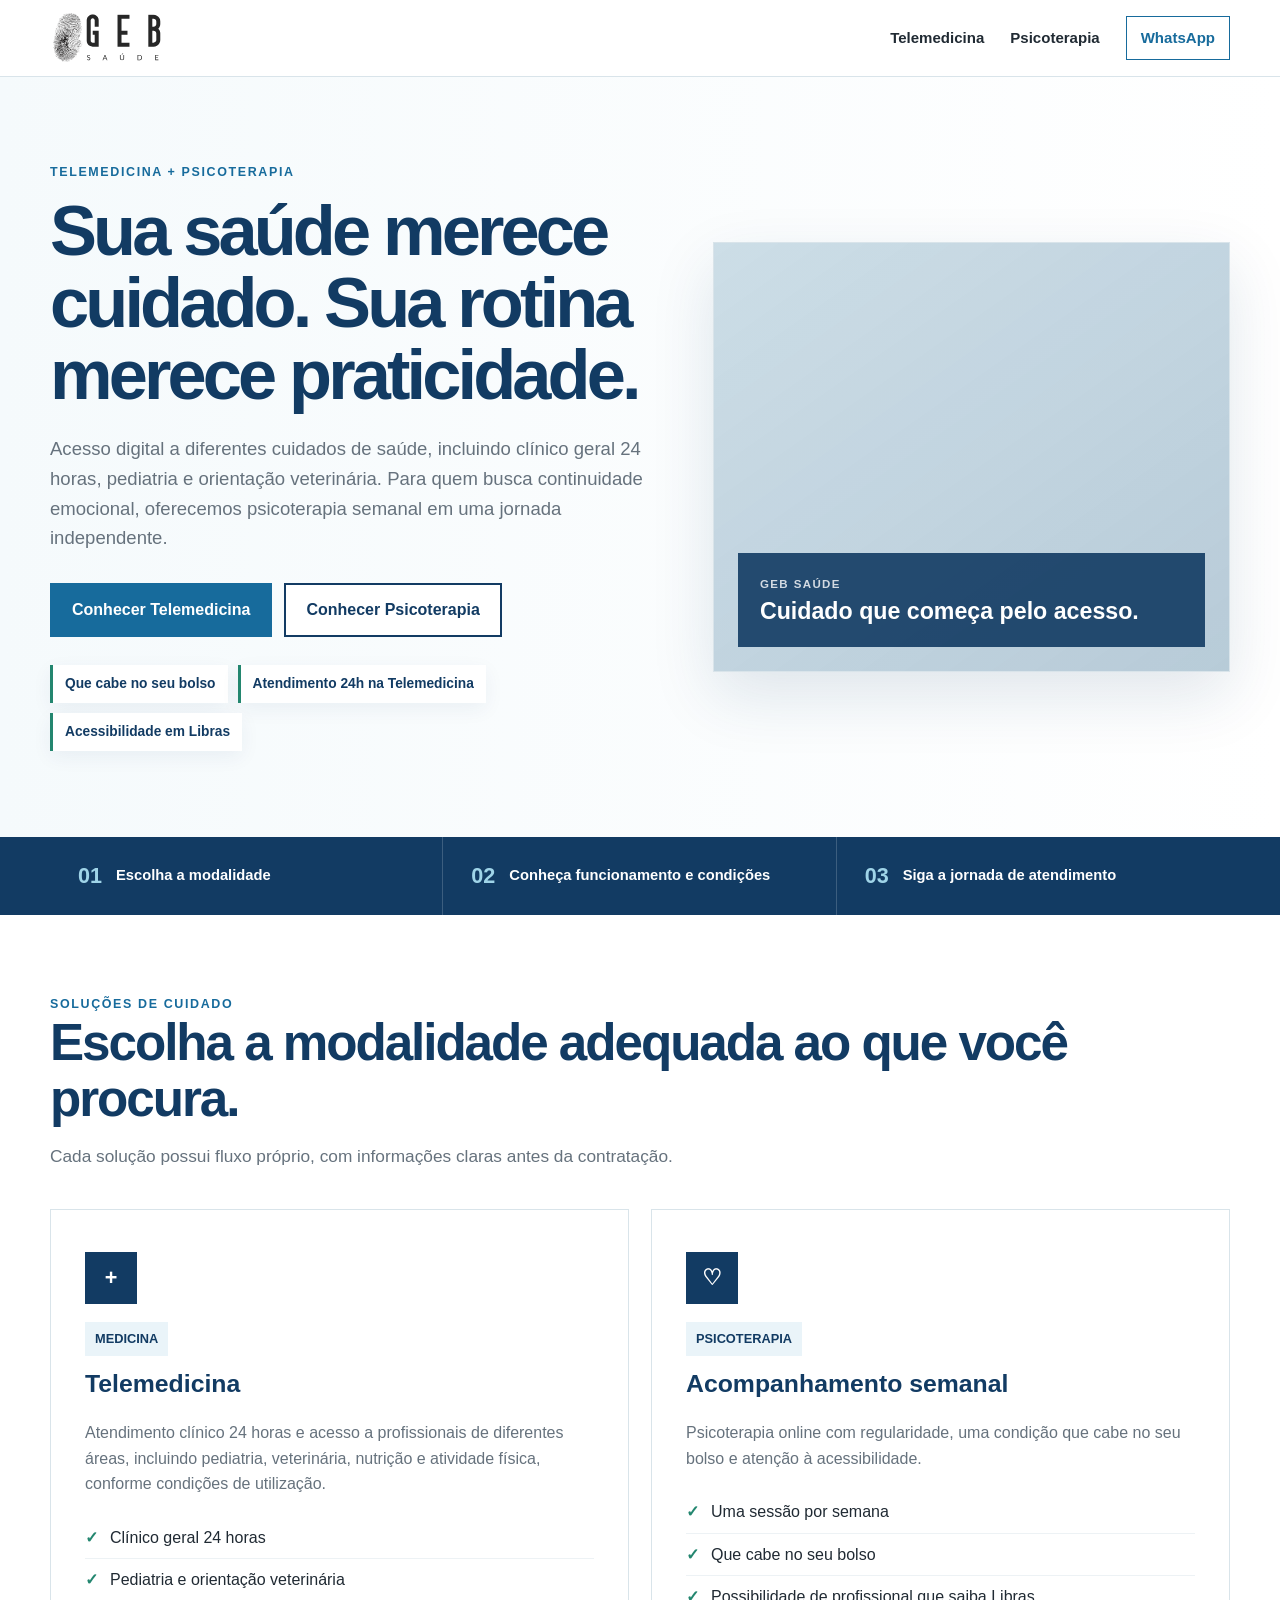
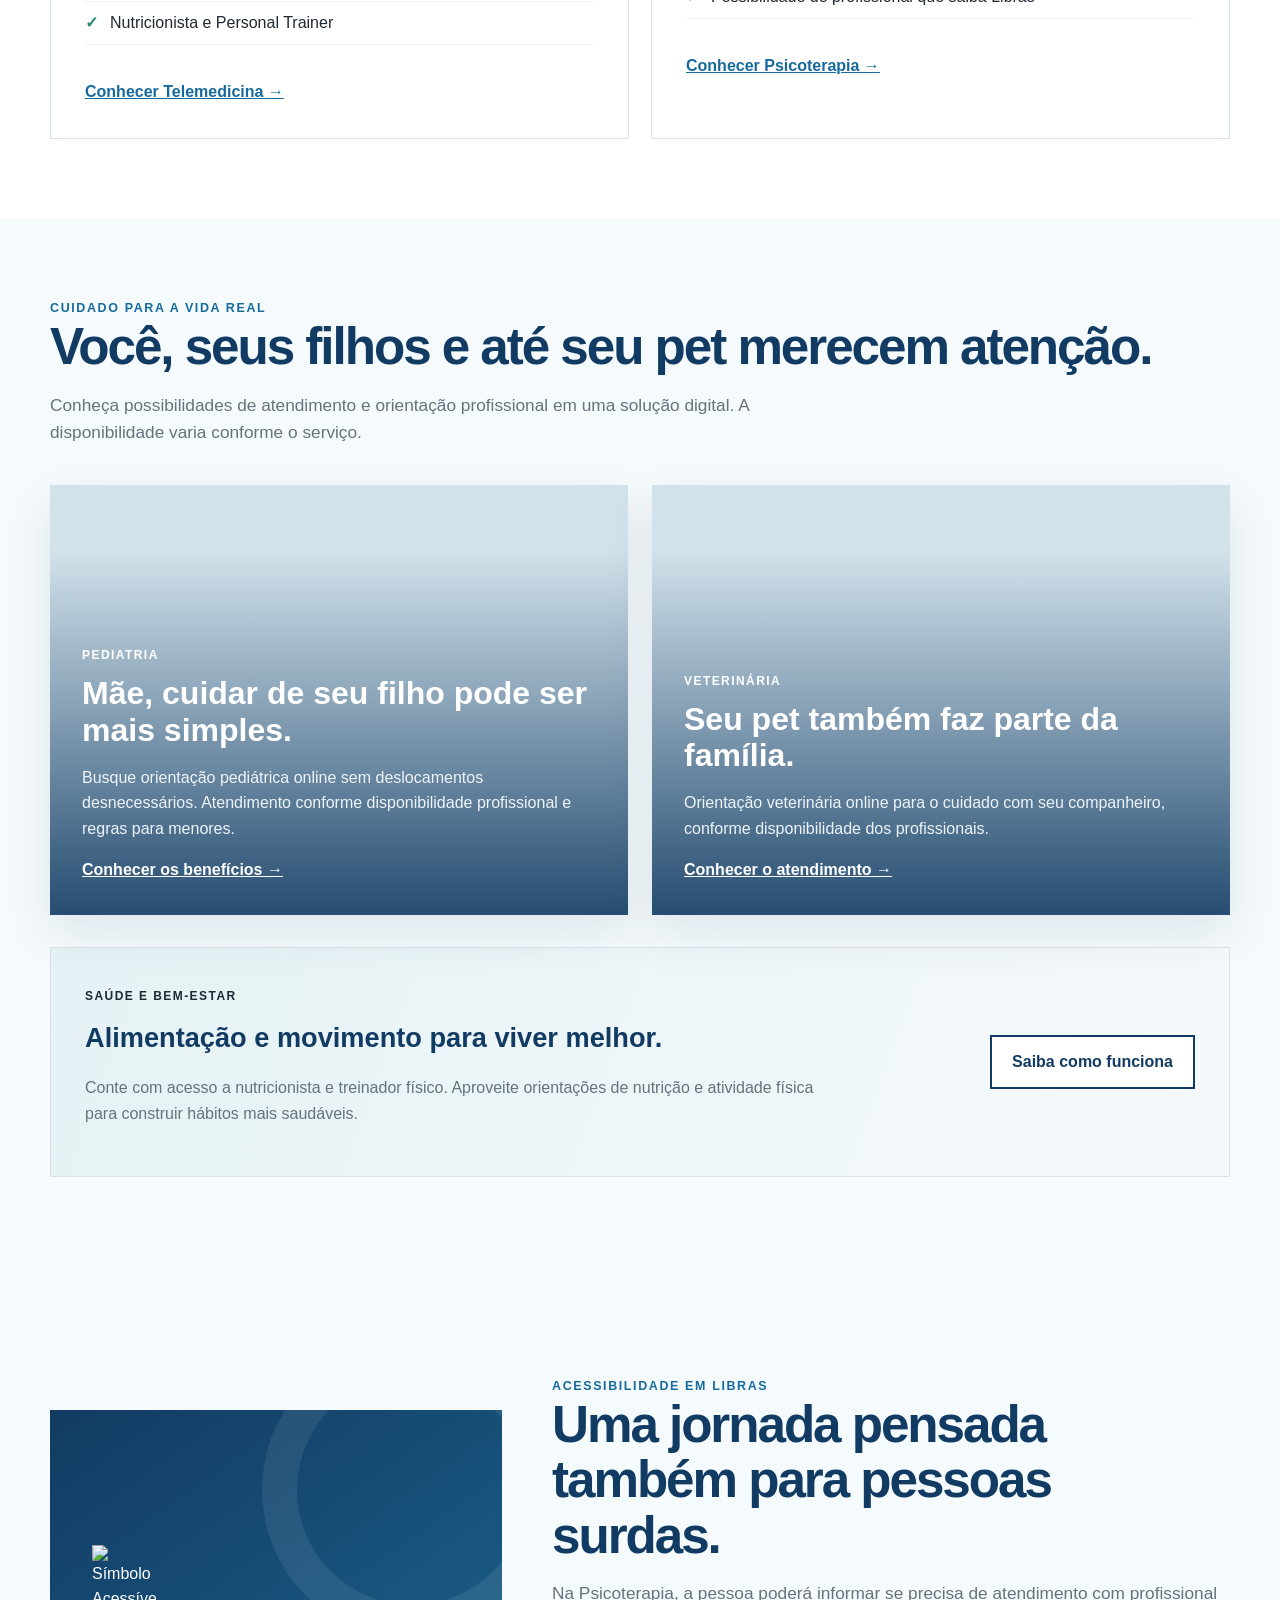
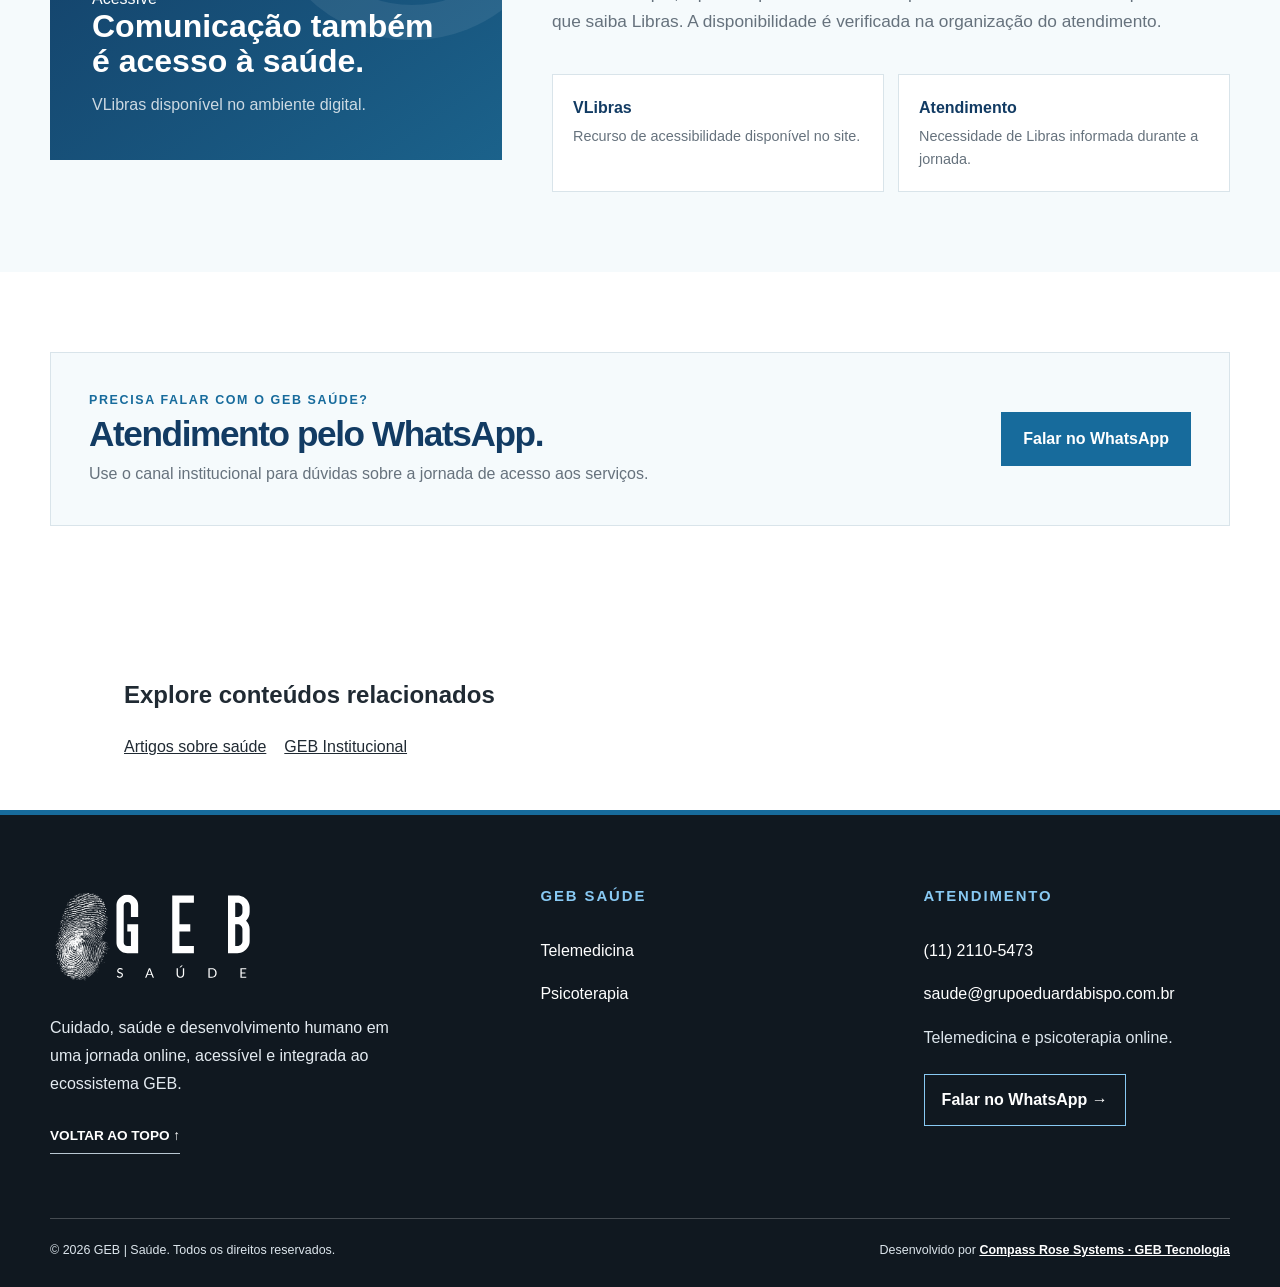
==== commit 1bb4ade5: "SEO: add contextual links to related GEB content" ====
--- a/index.html
+++ b/index.html
@@ -1 +1,2 @@
-<!doctype html><html lang="pt-BR"><head><meta charset="utf-8"><meta name="viewport" content="width=device-width,initial-scale=1"><meta name="theme-color" content="#123b63"><meta name="description" content="GEB Saúde: telemedicina e psicoterapia online com cuidado acessível e atendimento em Libras conforme disponibilidade."><title>GEB Saúde | Telemedicina e Psicoterapia Online</title><link rel="stylesheet" href="assets/css/style.css"></head><body id="topo"><a class="skip" href="#conteudo">Ir para o conteúdo</a><header class="header"><div class="container nav"><a class="brand" href="/">GEB <span>Saúde</span></a><nav class="menu" aria-label="Principal"><a href="/medicina/">Telemedicina</a><a href="/psicoterapia/">Psicoterapia</a><a class="nav-contact" href="https://wa.me/551121105473" target="_blank" rel="noopener noreferrer">WhatsApp</a></nav></div></header><main id="conteudo"><section class="hero health-hero"><div class="container hero-grid"><div><div class="eyebrow">Telemedicina + Psicoterapia</div><h1>Sua saúde merece cuidado. Sua rotina merece praticidade.</h1><p>Acesso digital a diferentes cuidados de saúde, incluindo clínico geral 24 horas, pediatria e orientação veterinária. Para quem busca continuidade emocional, oferecemos psicoterapia semanal em uma jornada independente.</p><div class="actions"><a class="btn" href="/medicina/">Conhecer Telemedicina</a><a class="btn secondary" href="/psicoterapia/">Conhecer Psicoterapia</a></div><div class="trust-row"><span>Que cabe no seu bolso</span><span>Atendimento 24h na Telemedicina</span><span>Acessibilidade em Libras</span></div></div><div class="photo-panel home-photo"><div class="photo-overlay"><span>GEB Saúde</span><strong>Cuidado que começa pelo acesso.</strong></div></div></div></section><section class="health-strip"><div class="container health-strip-grid"><div><b>01</b><span>Escolha a modalidade</span></div><div><b>02</b><span>Conheça funcionamento e condições</span></div><div><b>03</b><span>Siga a jornada de atendimento</span></div></div></section><section class="section"><div class="container"><div class="eyebrow">Soluções de cuidado</div><h2>Escolha a modalidade adequada ao que você procura.</h2><p class="lead">Cada solução possui fluxo próprio, com informações claras antes da contratação.</p><div class="cards service-cards"><article class="card service-card"><div class="service-icon" aria-hidden="true">+</div><span class="badge">MEDICINA</span><h3>Telemedicina</h3><p>Atendimento clínico 24 horas e acesso a profissionais de diferentes áreas, incluindo pediatria, veterinária, nutrição e atividade física, conforme condições de utilização.</p><ul class="check-list"><li>Clínico geral 24 horas</li><li>Pediatria e orientação veterinária</li><li>Nutricionista e Personal Trainer</li></ul><a class="link" href="/medicina/">Conhecer Telemedicina →</a></article><article class="card service-card"><div class="service-icon" aria-hidden="true">♡</div><span class="badge">PSICOTERAPIA</span><h3>Acompanhamento semanal</h3><p>Psicoterapia online com regularidade, uma condição que cabe no seu bolso e atenção à acessibilidade.</p><ul class="check-list"><li>Uma sessão por semana</li><li>Que cabe no seu bolso</li><li>Possibilidade de profissional que saiba Libras</li></ul><a class="link" href="/psicoterapia/">Conhecer Psicoterapia →</a></article></div></div></section><section class="section alt"><div class="container"><div class="eyebrow">Cuidado para a vida real</div><h2>Você, seus filhos e até seu pet merecem atenção.</h2><p class="lead">Conheça possibilidades de atendimento e orientação profissional em uma solução digital. A disponibilidade varia conforme o serviço.</p><div class="spotlight-grid"><article class="spotlight-card spotlight-mom"><div class="spotlight-content"><span class="spotlight-label">PEDIATRIA</span><h3>Mãe, cuidar de seu filho pode ser mais simples.</h3><p>Busque orientação pediátrica online sem deslocamentos desnecessários. Atendimento conforme disponibilidade profissional e regras para menores.</p><a href="/medicina/#beneficios" class="link">Conhecer os benefícios →</a></div></article><article class="spotlight-card spotlight-pet"><div class="spotlight-content"><span class="spotlight-label">VETERINÁRIA</span><h3>Seu pet também faz parte da família.</h3><p>Orientação veterinária online para o cuidado com seu companheiro, conforme disponibilidade dos profissionais.</p><a href="/medicina/#beneficios" class="link">Conhecer o atendimento →</a></div></article></div><div class="wellness-banner"><div><span class="spotlight-label">SAÚDE E BEM-ESTAR</span><h3>Alimentação e movimento para viver melhor.</h3><p>Conte com acesso a nutricionista e treinador físico. Aproveite orientações de nutrição e atividade física para construir hábitos mais saudáveis.</p></div><a class="btn secondary" href="/medicina/#bem-estar">Saiba como funciona</a></div></div></section><section class="section alt"><div class="container feature accessibility-feature"><div class="graphic-panel"><img src="https://www.ufmg.br/marca/libras/images/sem_assinatura_64x64.png" width="64" height="64" alt="Símbolo Acessível em Libras" class="libras-symbol"><strong>Comunicação também é acesso à saúde.</strong><span>VLibras disponível no ambiente digital.</span></div><div><div class="eyebrow">Acessibilidade em Libras</div><h2>Uma jornada pensada também para pessoas surdas.</h2><p class="lead">Na Psicoterapia, a pessoa poderá informar se precisa de atendimento com profissional que saiba Libras. A disponibilidade é verificada na organização do atendimento.</p><div class="info-grid"><div><b>VLibras</b><span>Recurso de acessibilidade disponível no site.</span></div><div><b>Atendimento</b><span>Necessidade de Libras informada durante a jornada.</span></div></div></div></div></section><section class="section"><div class="container contact-band"><div><div class="eyebrow">Precisa falar com o GEB Saúde?</div><h2>Atendimento pelo WhatsApp.</h2><p>Use o canal institucional para dúvidas sobre a jornada de acesso aos serviços.</p></div><a class="btn" href="https://wa.me/551121105473" target="_blank" rel="noopener noreferrer">Falar no WhatsApp</a></div></section></main><footer class="footer" id="rodape"><div class="container"><div class="footer-grid"><div class="footer-about"><a class="footer-logo" href="/" aria-label="GEB Saúde — Página inicial"><img src="/assets/geb-saude-logo.svg" alt="GEB Saúde" loading="lazy"></a><p>Cuidado, saúde e desenvolvimento humano em uma jornada online, acessível e integrada ao ecossistema GEB.</p><a class="back-top" href="#topo">VOLTAR AO TOPO ↑</a></div><nav class="footer-col" aria-label="Serviços do GEB Saúde"><h2>GEB SAÚDE</h2><a href="/medicina/">Telemedicina</a><a href="/psicoterapia/">Psicoterapia</a></nav><div class="footer-col footer-contact"><h2>ATENDIMENTO</h2><a href="tel:+551121105473">(11) 2110-5473</a><a href="mailto:saude@grupoeduardabispo.com.br">saude@grupoeduardabispo.com.br</a><p>Telemedicina e psicoterapia online.</p><a class="footer-cta" href="https://wa.me/551121105473" target="_blank" rel="noopener noreferrer">Falar no WhatsApp →</a></div></div><div class="footer-bottom"><span>© 2026 GEB | Saúde. Todos os direitos reservados.</span><span>Desenvolvido por <a href="https://gebtecnologia.grupoeduardabispo.com.br/" target="_blank" rel="noopener noreferrer"><strong>Compass Rose Systems · GEB Tecnologia</strong></a></span></div></div></footer><div vw class="enabled"><div vw-access-button class="active"></div><div vw-plugin-wrapper><div class="vw-plugin-top-wrapper"></div></div></div><script src="https://vlibras.gov.br/app/vlibras-plugin.js"></script><script>new window.VLibras.Widget('https://vlibras.gov.br/app')</script></body></html>+<!doctype html><html lang="pt-BR"><head>
+  <link rel="canonical" href="https://gebsaude.grupoeduardabispo.com.br/"><meta charset="utf-8"><meta name="viewport" content="width=device-width,initial-scale=1"><meta name="theme-color" content="#123b63"><meta name="description" content="GEB Saúde: telemedicina e psicoterapia online com cuidado acessível e atendimento em Libras conforme disponibilidade."><title>GEB Saúde | Telemedicina e Psicoterapia Online</title><link rel="stylesheet" href="assets/css/style.css"><script type="application/ld+json">{"@context":"https://schema.org","@graph":[{"@type":"WebSite","@id":"https://gebsaude.grupoeduardabispo.com.br/#website","url":"https://gebsaude.grupoeduardabispo.com.br/","name":"GEB Saúde","inLanguage":"pt-BR","publisher":{"@id":"https://grupoeduardabispo.com.br/#organization"}},{"@type":"WebPage","@id":"https://gebsaude.grupoeduardabispo.com.br/#webpage","url":"https://gebsaude.grupoeduardabispo.com.br/","name":"GEB Saúde","inLanguage":"pt-BR","isPartOf":{"@id":"https://gebsaude.grupoeduardabispo.com.br/#website"}}]}</script></head><body id="topo"><a class="skip" href="#conteudo">Ir para o conteúdo</a><header class="header"><div class="container nav"><a class="brand" href="/">GEB <span>Saúde</span></a><nav class="menu" aria-label="Principal"><a href="/medicina/">Telemedicina</a><a href="/psicoterapia/">Psicoterapia</a><a class="nav-contact" href="https://wa.me/551121105473" target="_blank" rel="noopener noreferrer">WhatsApp</a></nav></div></header><main id="conteudo"><section class="hero health-hero"><div class="container hero-grid"><div><div class="eyebrow">Telemedicina + Psicoterapia</div><h1>Sua saúde merece cuidado. Sua rotina merece praticidade.</h1><p>Acesso digital a diferentes cuidados de saúde, incluindo clínico geral 24 horas, pediatria e orientação veterinária. Para quem busca continuidade emocional, oferecemos psicoterapia semanal em uma jornada independente.</p><div class="actions"><a class="btn" href="/medicina/">Conhecer Telemedicina</a><a class="btn secondary" href="/psicoterapia/">Conhecer Psicoterapia</a></div><div class="trust-row"><span>Que cabe no seu bolso</span><span>Atendimento 24h na Telemedicina</span><span>Acessibilidade em Libras</span></div></div><div class="photo-panel home-photo"><div class="photo-overlay"><span>GEB Saúde</span><strong>Cuidado que começa pelo acesso.</strong></div></div></div></section><section class="health-strip"><div class="container health-strip-grid"><div><b>01</b><span>Escolha a modalidade</span></div><div><b>02</b><span>Conheça funcionamento e condições</span></div><div><b>03</b><span>Siga a jornada de atendimento</span></div></div></section><section class="section"><div class="container"><div class="eyebrow">Soluções de cuidado</div><h2>Escolha a modalidade adequada ao que você procura.</h2><p class="lead">Cada solução possui fluxo próprio, com informações claras antes da contratação.</p><div class="cards service-cards"><article class="card service-card"><div class="service-icon" aria-hidden="true">+</div><span class="badge">MEDICINA</span><h3>Telemedicina</h3><p>Atendimento clínico 24 horas e acesso a profissionais de diferentes áreas, incluindo pediatria, veterinária, nutrição e atividade física, conforme condições de utilização.</p><ul class="check-list"><li>Clínico geral 24 horas</li><li>Pediatria e orientação veterinária</li><li>Nutricionista e Personal Trainer</li></ul><a class="link" href="/medicina/">Conhecer Telemedicina →</a></article><article class="card service-card"><div class="service-icon" aria-hidden="true">♡</div><span class="badge">PSICOTERAPIA</span><h3>Acompanhamento semanal</h3><p>Psicoterapia online com regularidade, uma condição que cabe no seu bolso e atenção à acessibilidade.</p><ul class="check-list"><li>Uma sessão por semana</li><li>Que cabe no seu bolso</li><li>Possibilidade de profissional que saiba Libras</li></ul><a class="link" href="/psicoterapia/">Conhecer Psicoterapia →</a></article></div></div></section><section class="section alt"><div class="container"><div class="eyebrow">Cuidado para a vida real</div><h2>Você, seus filhos e até seu pet merecem atenção.</h2><p class="lead">Conheça possibilidades de atendimento e orientação profissional em uma solução digital. A disponibilidade varia conforme o serviço.</p><div class="spotlight-grid"><article class="spotlight-card spotlight-mom"><div class="spotlight-content"><span class="spotlight-label">PEDIATRIA</span><h3>Mãe, cuidar de seu filho pode ser mais simples.</h3><p>Busque orientação pediátrica online sem deslocamentos desnecessários. Atendimento conforme disponibilidade profissional e regras para menores.</p><a href="/medicina/#beneficios" class="link">Conhecer os benefícios →</a></div></article><article class="spotlight-card spotlight-pet"><div class="spotlight-content"><span class="spotlight-label">VETERINÁRIA</span><h3>Seu pet também faz parte da família.</h3><p>Orientação veterinária online para o cuidado com seu companheiro, conforme disponibilidade dos profissionais.</p><a href="/medicina/#beneficios" class="link">Conhecer o atendimento →</a></div></article></div><div class="wellness-banner"><div><span class="spotlight-label">SAÚDE E BEM-ESTAR</span><h3>Alimentação e movimento para viver melhor.</h3><p>Conte com acesso a nutricionista e treinador físico. Aproveite orientações de nutrição e atividade física para construir hábitos mais saudáveis.</p></div><a class="btn secondary" href="/medicina/#bem-estar">Saiba como funciona</a></div></div></section><section class="section alt"><div class="container feature accessibility-feature"><div class="graphic-panel"><img src="https://www.ufmg.br/marca/libras/images/sem_assinatura_64x64.png" width="64" height="64" alt="Símbolo Acessível em Libras" class="libras-symbol"><strong>Comunicação também é acesso à saúde.</strong><span>VLibras disponível no ambiente digital.</span></div><div><div class="eyebrow">Acessibilidade em Libras</div><h2>Uma jornada pensada também para pessoas surdas.</h2><p class="lead">Na Psicoterapia, a pessoa poderá informar se precisa de atendimento com profissional que saiba Libras. A disponibilidade é verificada na organização do atendimento.</p><div class="info-grid"><div><b>VLibras</b><span>Recurso de acessibilidade disponível no site.</span></div><div><b>Atendimento</b><span>Necessidade de Libras informada durante a jornada.</span></div></div></div></div></section><section class="section"><div class="container contact-band"><div><div class="eyebrow">Precisa falar com o GEB Saúde?</div><h2>Atendimento pelo WhatsApp.</h2><p>Use o canal institucional para dúvidas sobre a jornada de acesso aos serviços.</p></div><a class="btn" href="https://wa.me/551121105473" target="_blank" rel="noopener noreferrer">Falar no WhatsApp</a></div></section><section aria-label="Explore conteúdos relacionados" style="max-width:1080px;margin:32px auto;padding:18px 24px"><h2>Explore conteúdos relacionados</h2><nav aria-label="Conteúdos do ecossistema GEB" style="display:flex;gap:18px;flex-wrap:wrap"><a href="https://blog.grupoeduardabispo.com.br/?categoria=Sa%C3%BAde" style="text-decoration:underline">Artigos sobre saúde</a><a href="https://grupoeduardabispo.com.br/" style="text-decoration:underline">GEB Institucional</a></nav></section></main><footer class="footer" id="rodape"><div class="container"><div class="footer-grid"><div class="footer-about"><a class="footer-logo" href="/" aria-label="GEB Saúde — Página inicial"><img src="/assets/geb-saude-logo.svg" alt="GEB Saúde" loading="lazy"></a><p>Cuidado, saúde e desenvolvimento humano em uma jornada online, acessível e integrada ao ecossistema GEB.</p><a class="back-top" href="#topo">VOLTAR AO TOPO ↑</a></div><nav class="footer-col" aria-label="Serviços do GEB Saúde"><h2>GEB SAÚDE</h2><a href="/medicina/">Telemedicina</a><a href="/psicoterapia/">Psicoterapia</a></nav><div class="footer-col footer-contact"><h2>ATENDIMENTO</h2><a href="tel:+551121105473">(11) 2110-5473</a><a href="mailto:saude@grupoeduardabispo.com.br">saude@grupoeduardabispo.com.br</a><p>Telemedicina e psicoterapia online.</p><a class="footer-cta" href="https://wa.me/551121105473" target="_blank" rel="noopener noreferrer">Falar no WhatsApp →</a></div></div><div class="footer-bottom"><span>© 2026 GEB | Saúde. Todos os direitos reservados.</span><span>Desenvolvido por <a href="https://gebtecnologia.grupoeduardabispo.com.br/" target="_blank" rel="noopener noreferrer"><strong>Compass Rose Systems · GEB Tecnologia</strong></a></span></div></div></footer><div vw class="enabled"><div vw-access-button class="active"></div><div vw-plugin-wrapper><div class="vw-plugin-top-wrapper"></div></div></div><script src="https://vlibras.gov.br/app/vlibras-plugin.js"></script><script>new window.VLibras.Widget('https://vlibras.gov.br/app')</script></body></html>
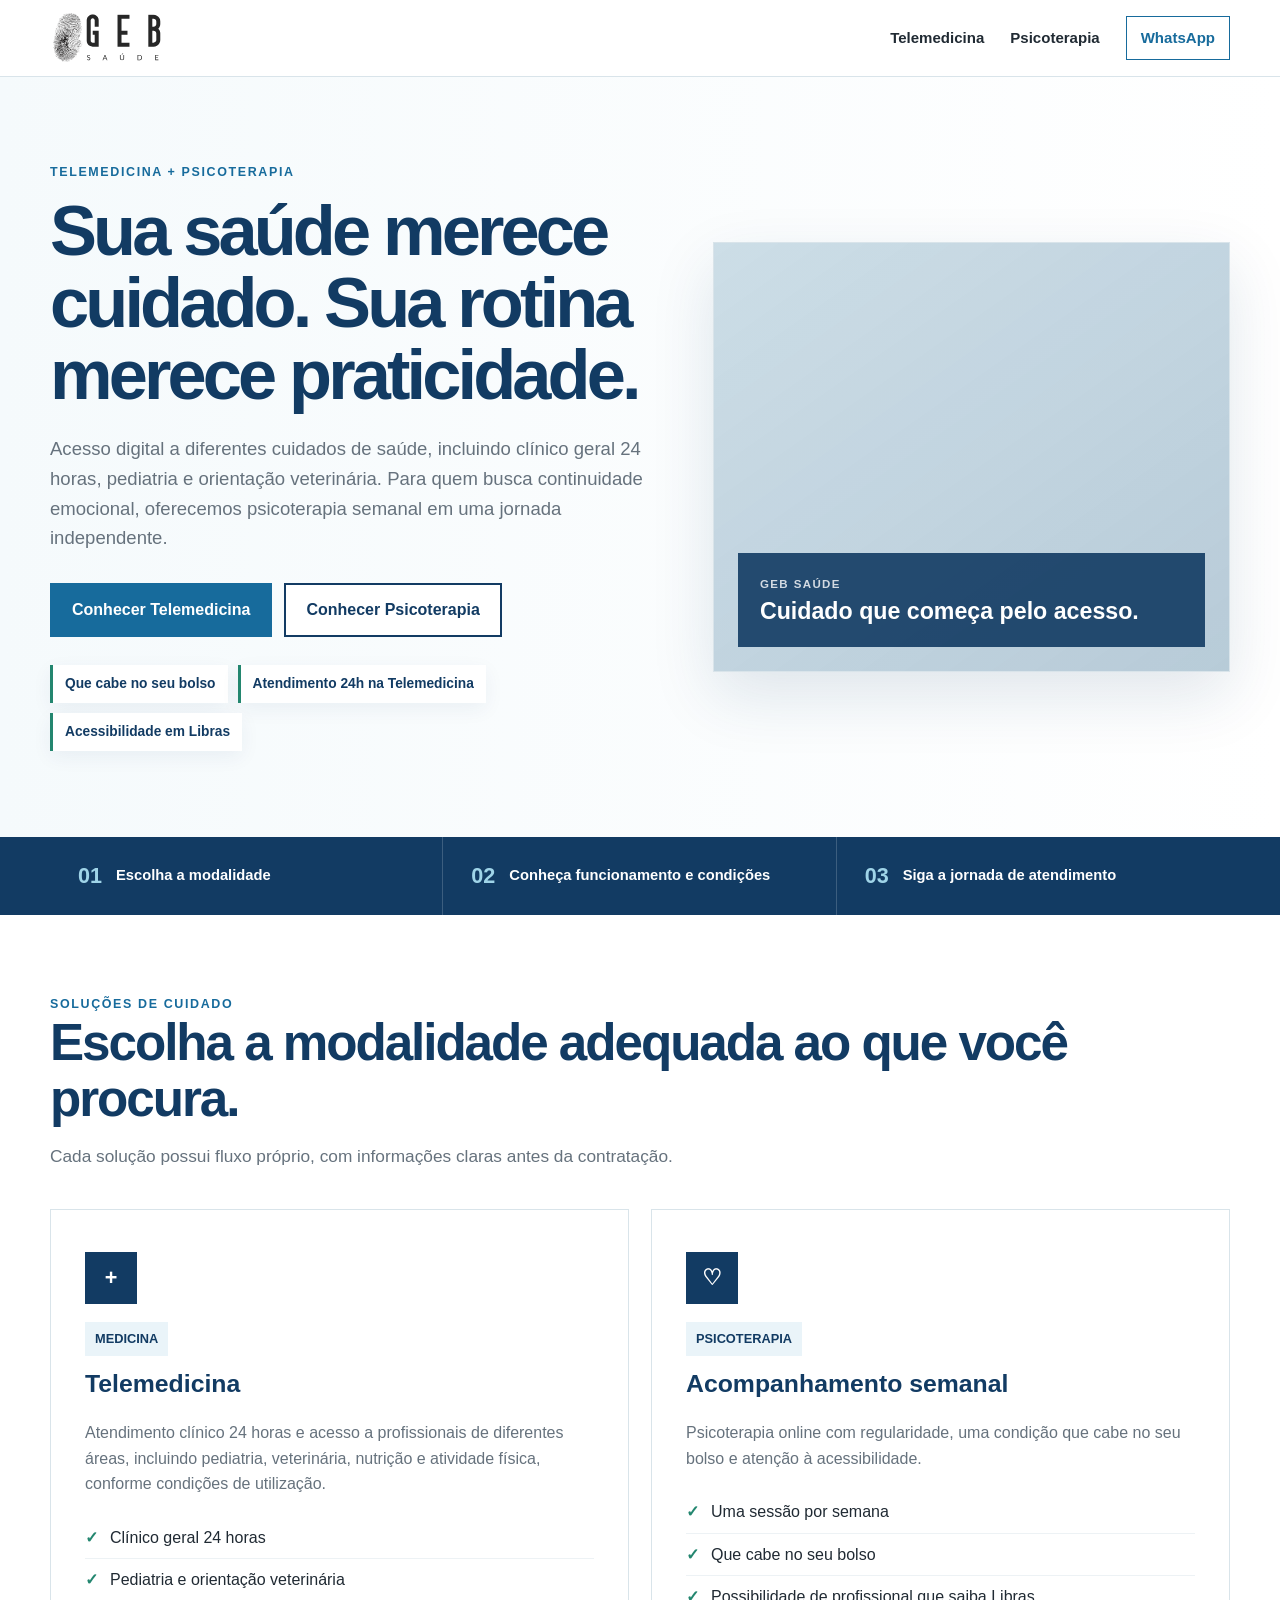
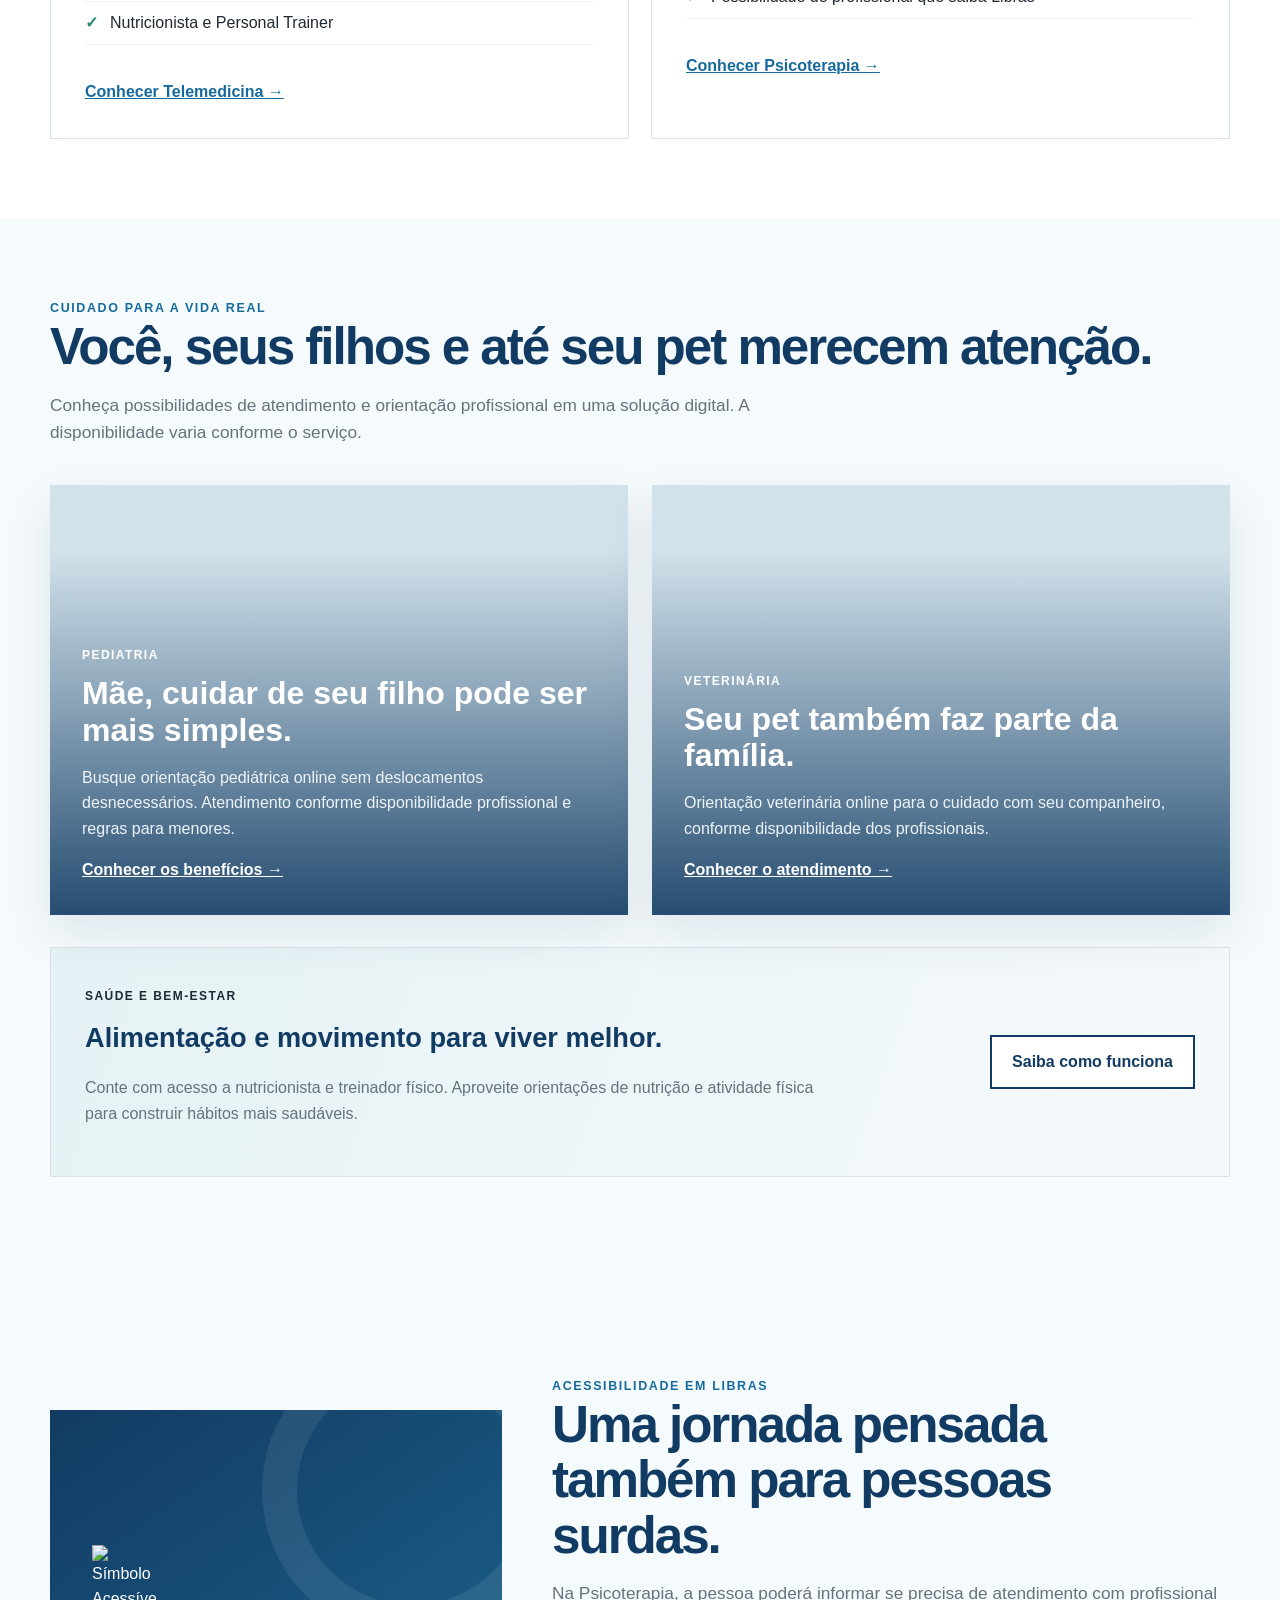
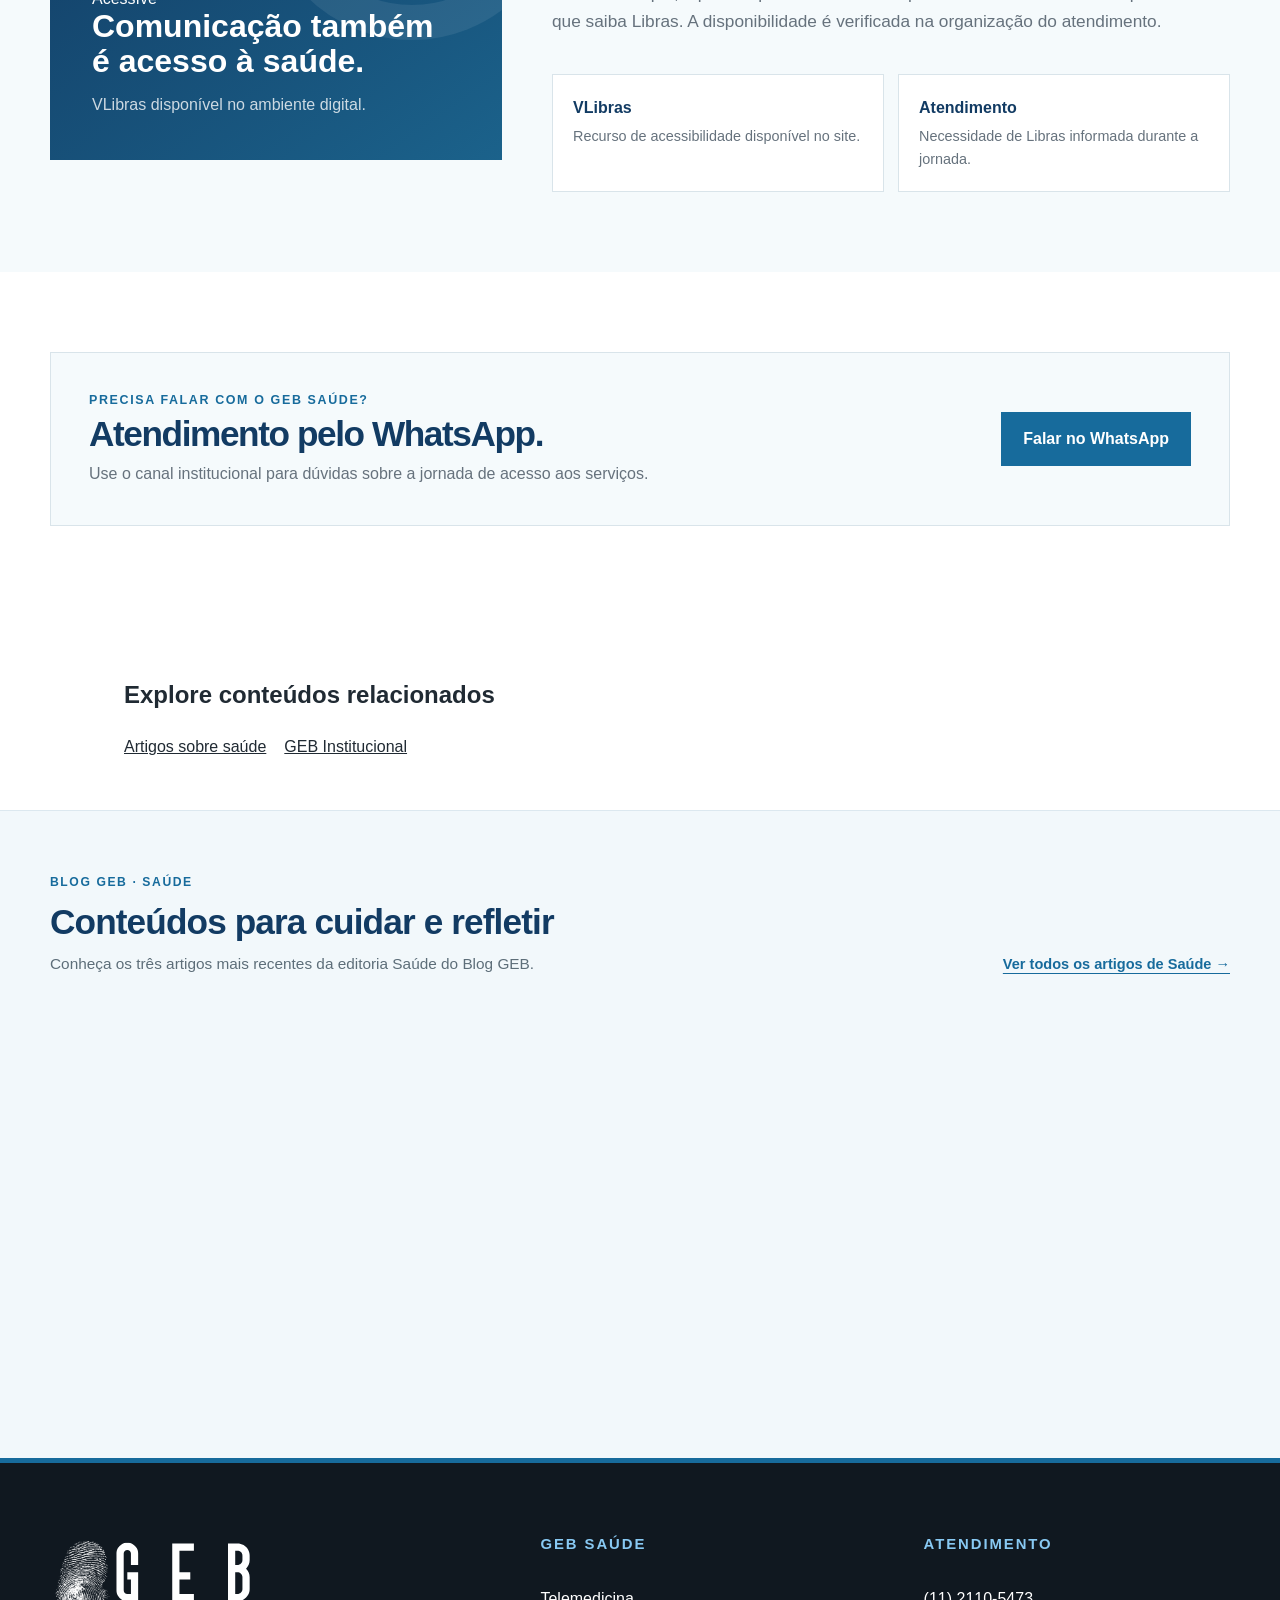
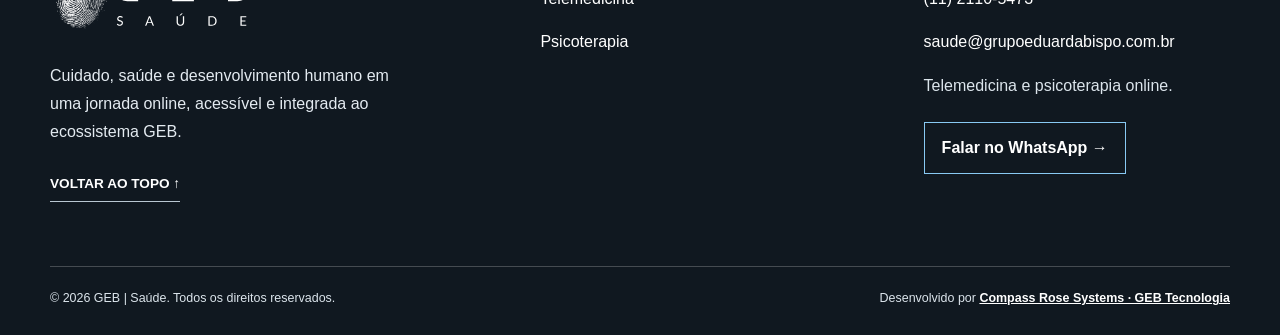
==== commit a6febb1f: "feat: exibir últimos três artigos de Saúde antes do rodapé" ====
--- a/index.html
+++ b/index.html
@@ -1,2 +1,2 @@
 <!doctype html><html lang="pt-BR"><head>
-  <link rel="canonical" href="https://gebsaude.grupoeduardabispo.com.br/"><meta charset="utf-8"><meta name="viewport" content="width=device-width,initial-scale=1"><meta name="theme-color" content="#123b63"><meta name="description" content="GEB Saúde: telemedicina e psicoterapia online com cuidado acessível e atendimento em Libras conforme disponibilidade."><title>GEB Saúde | Telemedicina e Psicoterapia Online</title><link rel="stylesheet" href="assets/css/style.css"><script type="application/ld+json">{"@context":"https://schema.org","@graph":[{"@type":"WebSite","@id":"https://gebsaude.grupoeduardabispo.com.br/#website","url":"https://gebsaude.grupoeduardabispo.com.br/","name":"GEB Saúde","inLanguage":"pt-BR","publisher":{"@id":"https://grupoeduardabispo.com.br/#organization"}},{"@type":"WebPage","@id":"https://gebsaude.grupoeduardabispo.com.br/#webpage","url":"https://gebsaude.grupoeduardabispo.com.br/","name":"GEB Saúde","inLanguage":"pt-BR","isPartOf":{"@id":"https://gebsaude.grupoeduardabispo.com.br/#website"}}]}</script></head><body id="topo"><a class="skip" href="#conteudo">Ir para o conteúdo</a><header class="header"><div class="container nav"><a class="brand" href="/">GEB <span>Saúde</span></a><nav class="menu" aria-label="Principal"><a href="/medicina/">Telemedicina</a><a href="/psicoterapia/">Psicoterapia</a><a class="nav-contact" href="https://wa.me/551121105473" target="_blank" rel="noopener noreferrer">WhatsApp</a></nav></div></header><main id="conteudo"><section class="hero health-hero"><div class="container hero-grid"><div><div class="eyebrow">Telemedicina + Psicoterapia</div><h1>Sua saúde merece cuidado. Sua rotina merece praticidade.</h1><p>Acesso digital a diferentes cuidados de saúde, incluindo clínico geral 24 horas, pediatria e orientação veterinária. Para quem busca continuidade emocional, oferecemos psicoterapia semanal em uma jornada independente.</p><div class="actions"><a class="btn" href="/medicina/">Conhecer Telemedicina</a><a class="btn secondary" href="/psicoterapia/">Conhecer Psicoterapia</a></div><div class="trust-row"><span>Que cabe no seu bolso</span><span>Atendimento 24h na Telemedicina</span><span>Acessibilidade em Libras</span></div></div><div class="photo-panel home-photo"><div class="photo-overlay"><span>GEB Saúde</span><strong>Cuidado que começa pelo acesso.</strong></div></div></div></section><section class="health-strip"><div class="container health-strip-grid"><div><b>01</b><span>Escolha a modalidade</span></div><div><b>02</b><span>Conheça funcionamento e condições</span></div><div><b>03</b><span>Siga a jornada de atendimento</span></div></div></section><section class="section"><div class="container"><div class="eyebrow">Soluções de cuidado</div><h2>Escolha a modalidade adequada ao que você procura.</h2><p class="lead">Cada solução possui fluxo próprio, com informações claras antes da contratação.</p><div class="cards service-cards"><article class="card service-card"><div class="service-icon" aria-hidden="true">+</div><span class="badge">MEDICINA</span><h3>Telemedicina</h3><p>Atendimento clínico 24 horas e acesso a profissionais de diferentes áreas, incluindo pediatria, veterinária, nutrição e atividade física, conforme condições de utilização.</p><ul class="check-list"><li>Clínico geral 24 horas</li><li>Pediatria e orientação veterinária</li><li>Nutricionista e Personal Trainer</li></ul><a class="link" href="/medicina/">Conhecer Telemedicina →</a></article><article class="card service-card"><div class="service-icon" aria-hidden="true">♡</div><span class="badge">PSICOTERAPIA</span><h3>Acompanhamento semanal</h3><p>Psicoterapia online com regularidade, uma condição que cabe no seu bolso e atenção à acessibilidade.</p><ul class="check-list"><li>Uma sessão por semana</li><li>Que cabe no seu bolso</li><li>Possibilidade de profissional que saiba Libras</li></ul><a class="link" href="/psicoterapia/">Conhecer Psicoterapia →</a></article></div></div></section><section class="section alt"><div class="container"><div class="eyebrow">Cuidado para a vida real</div><h2>Você, seus filhos e até seu pet merecem atenção.</h2><p class="lead">Conheça possibilidades de atendimento e orientação profissional em uma solução digital. A disponibilidade varia conforme o serviço.</p><div class="spotlight-grid"><article class="spotlight-card spotlight-mom"><div class="spotlight-content"><span class="spotlight-label">PEDIATRIA</span><h3>Mãe, cuidar de seu filho pode ser mais simples.</h3><p>Busque orientação pediátrica online sem deslocamentos desnecessários. Atendimento conforme disponibilidade profissional e regras para menores.</p><a href="/medicina/#beneficios" class="link">Conhecer os benefícios →</a></div></article><article class="spotlight-card spotlight-pet"><div class="spotlight-content"><span class="spotlight-label">VETERINÁRIA</span><h3>Seu pet também faz parte da família.</h3><p>Orientação veterinária online para o cuidado com seu companheiro, conforme disponibilidade dos profissionais.</p><a href="/medicina/#beneficios" class="link">Conhecer o atendimento →</a></div></article></div><div class="wellness-banner"><div><span class="spotlight-label">SAÚDE E BEM-ESTAR</span><h3>Alimentação e movimento para viver melhor.</h3><p>Conte com acesso a nutricionista e treinador físico. Aproveite orientações de nutrição e atividade física para construir hábitos mais saudáveis.</p></div><a class="btn secondary" href="/medicina/#bem-estar">Saiba como funciona</a></div></div></section><section class="section alt"><div class="container feature accessibility-feature"><div class="graphic-panel"><img src="https://www.ufmg.br/marca/libras/images/sem_assinatura_64x64.png" width="64" height="64" alt="Símbolo Acessível em Libras" class="libras-symbol"><strong>Comunicação também é acesso à saúde.</strong><span>VLibras disponível no ambiente digital.</span></div><div><div class="eyebrow">Acessibilidade em Libras</div><h2>Uma jornada pensada também para pessoas surdas.</h2><p class="lead">Na Psicoterapia, a pessoa poderá informar se precisa de atendimento com profissional que saiba Libras. A disponibilidade é verificada na organização do atendimento.</p><div class="info-grid"><div><b>VLibras</b><span>Recurso de acessibilidade disponível no site.</span></div><div><b>Atendimento</b><span>Necessidade de Libras informada durante a jornada.</span></div></div></div></div></section><section class="section"><div class="container contact-band"><div><div class="eyebrow">Precisa falar com o GEB Saúde?</div><h2>Atendimento pelo WhatsApp.</h2><p>Use o canal institucional para dúvidas sobre a jornada de acesso aos serviços.</p></div><a class="btn" href="https://wa.me/551121105473" target="_blank" rel="noopener noreferrer">Falar no WhatsApp</a></div></section><section aria-label="Explore conteúdos relacionados" style="max-width:1080px;margin:32px auto;padding:18px 24px"><h2>Explore conteúdos relacionados</h2><nav aria-label="Conteúdos do ecossistema GEB" style="display:flex;gap:18px;flex-wrap:wrap"><a href="https://blog.grupoeduardabispo.com.br/?categoria=Sa%C3%BAde" style="text-decoration:underline">Artigos sobre saúde</a><a href="https://grupoeduardabispo.com.br/" style="text-decoration:underline">GEB Institucional</a></nav></section></main><footer class="footer" id="rodape"><div class="container"><div class="footer-grid"><div class="footer-about"><a class="footer-logo" href="/" aria-label="GEB Saúde — Página inicial"><img src="/assets/geb-saude-logo.svg" alt="GEB Saúde" loading="lazy"></a><p>Cuidado, saúde e desenvolvimento humano em uma jornada online, acessível e integrada ao ecossistema GEB.</p><a class="back-top" href="#topo">VOLTAR AO TOPO ↑</a></div><nav class="footer-col" aria-label="Serviços do GEB Saúde"><h2>GEB SAÚDE</h2><a href="/medicina/">Telemedicina</a><a href="/psicoterapia/">Psicoterapia</a></nav><div class="footer-col footer-contact"><h2>ATENDIMENTO</h2><a href="tel:+551121105473">(11) 2110-5473</a><a href="mailto:saude@grupoeduardabispo.com.br">saude@grupoeduardabispo.com.br</a><p>Telemedicina e psicoterapia online.</p><a class="footer-cta" href="https://wa.me/551121105473" target="_blank" rel="noopener noreferrer">Falar no WhatsApp →</a></div></div><div class="footer-bottom"><span>© 2026 GEB | Saúde. Todos os direitos reservados.</span><span>Desenvolvido por <a href="https://gebtecnologia.grupoeduardabispo.com.br/" target="_blank" rel="noopener noreferrer"><strong>Compass Rose Systems · GEB Tecnologia</strong></a></span></div></div></footer><div vw class="enabled"><div vw-access-button class="active"></div><div vw-plugin-wrapper><div class="vw-plugin-top-wrapper"></div></div></div><script src="https://vlibras.gov.br/app/vlibras-plugin.js"></script><script>new window.VLibras.Widget('https://vlibras.gov.br/app')</script></body></html>+  <link rel="canonical" href="https://gebsaude.grupoeduardabispo.com.br/"><meta charset="utf-8"><meta name="viewport" content="width=device-width,initial-scale=1"><meta name="theme-color" content="#123b63"><meta name="description" content="GEB Saúde: telemedicina e psicoterapia online com cuidado acessível e atendimento em Libras conforme disponibilidade."><title>GEB Saúde | Telemedicina e Psicoterapia Online</title><link rel="stylesheet" href="assets/css/style.css"><script type="application/ld+json">{"@context":"https://schema.org","@graph":[{"@type":"WebSite","@id":"https://gebsaude.grupoeduardabispo.com.br/#website","url":"https://gebsaude.grupoeduardabispo.com.br/","name":"GEB Saúde","inLanguage":"pt-BR","publisher":{"@id":"https://grupoeduardabispo.com.br/#organization"}},{"@type":"WebPage","@id":"https://gebsaude.grupoeduardabispo.com.br/#webpage","url":"https://gebsaude.grupoeduardabispo.com.br/","name":"GEB Saúde","inLanguage":"pt-BR","isPartOf":{"@id":"https://gebsaude.grupoeduardabispo.com.br/#website"}}]}</script></head><body id="topo"><a class="skip" href="#conteudo">Ir para o conteúdo</a><header class="header"><div class="container nav"><a class="brand" href="/">GEB <span>Saúde</span></a><nav class="menu" aria-label="Principal"><a href="/medicina/">Telemedicina</a><a href="/psicoterapia/">Psicoterapia</a><a class="nav-contact" href="https://wa.me/551121105473" target="_blank" rel="noopener noreferrer">WhatsApp</a></nav></div></header><main id="conteudo"><section class="hero health-hero"><div class="container hero-grid"><div><div class="eyebrow">Telemedicina + Psicoterapia</div><h1>Sua saúde merece cuidado. Sua rotina merece praticidade.</h1><p>Acesso digital a diferentes cuidados de saúde, incluindo clínico geral 24 horas, pediatria e orientação veterinária. Para quem busca continuidade emocional, oferecemos psicoterapia semanal em uma jornada independente.</p><div class="actions"><a class="btn" href="/medicina/">Conhecer Telemedicina</a><a class="btn secondary" href="/psicoterapia/">Conhecer Psicoterapia</a></div><div class="trust-row"><span>Que cabe no seu bolso</span><span>Atendimento 24h na Telemedicina</span><span>Acessibilidade em Libras</span></div></div><div class="photo-panel home-photo"><div class="photo-overlay"><span>GEB Saúde</span><strong>Cuidado que começa pelo acesso.</strong></div></div></div></section><section class="health-strip"><div class="container health-strip-grid"><div><b>01</b><span>Escolha a modalidade</span></div><div><b>02</b><span>Conheça funcionamento e condições</span></div><div><b>03</b><span>Siga a jornada de atendimento</span></div></div></section><section class="section"><div class="container"><div class="eyebrow">Soluções de cuidado</div><h2>Escolha a modalidade adequada ao que você procura.</h2><p class="lead">Cada solução possui fluxo próprio, com informações claras antes da contratação.</p><div class="cards service-cards"><article class="card service-card"><div class="service-icon" aria-hidden="true">+</div><span class="badge">MEDICINA</span><h3>Telemedicina</h3><p>Atendimento clínico 24 horas e acesso a profissionais de diferentes áreas, incluindo pediatria, veterinária, nutrição e atividade física, conforme condições de utilização.</p><ul class="check-list"><li>Clínico geral 24 horas</li><li>Pediatria e orientação veterinária</li><li>Nutricionista e Personal Trainer</li></ul><a class="link" href="/medicina/">Conhecer Telemedicina →</a></article><article class="card service-card"><div class="service-icon" aria-hidden="true">♡</div><span class="badge">PSICOTERAPIA</span><h3>Acompanhamento semanal</h3><p>Psicoterapia online com regularidade, uma condição que cabe no seu bolso e atenção à acessibilidade.</p><ul class="check-list"><li>Uma sessão por semana</li><li>Que cabe no seu bolso</li><li>Possibilidade de profissional que saiba Libras</li></ul><a class="link" href="/psicoterapia/">Conhecer Psicoterapia →</a></article></div></div></section><section class="section alt"><div class="container"><div class="eyebrow">Cuidado para a vida real</div><h2>Você, seus filhos e até seu pet merecem atenção.</h2><p class="lead">Conheça possibilidades de atendimento e orientação profissional em uma solução digital. A disponibilidade varia conforme o serviço.</p><div class="spotlight-grid"><article class="spotlight-card spotlight-mom"><div class="spotlight-content"><span class="spotlight-label">PEDIATRIA</span><h3>Mãe, cuidar de seu filho pode ser mais simples.</h3><p>Busque orientação pediátrica online sem deslocamentos desnecessários. Atendimento conforme disponibilidade profissional e regras para menores.</p><a href="/medicina/#beneficios" class="link">Conhecer os benefícios →</a></div></article><article class="spotlight-card spotlight-pet"><div class="spotlight-content"><span class="spotlight-label">VETERINÁRIA</span><h3>Seu pet também faz parte da família.</h3><p>Orientação veterinária online para o cuidado com seu companheiro, conforme disponibilidade dos profissionais.</p><a href="/medicina/#beneficios" class="link">Conhecer o atendimento →</a></div></article></div><div class="wellness-banner"><div><span class="spotlight-label">SAÚDE E BEM-ESTAR</span><h3>Alimentação e movimento para viver melhor.</h3><p>Conte com acesso a nutricionista e treinador físico. Aproveite orientações de nutrição e atividade física para construir hábitos mais saudáveis.</p></div><a class="btn secondary" href="/medicina/#bem-estar">Saiba como funciona</a></div></div></section><section class="section alt"><div class="container feature accessibility-feature"><div class="graphic-panel"><img src="https://www.ufmg.br/marca/libras/images/sem_assinatura_64x64.png" width="64" height="64" alt="Símbolo Acessível em Libras" class="libras-symbol"><strong>Comunicação também é acesso à saúde.</strong><span>VLibras disponível no ambiente digital.</span></div><div><div class="eyebrow">Acessibilidade em Libras</div><h2>Uma jornada pensada também para pessoas surdas.</h2><p class="lead">Na Psicoterapia, a pessoa poderá informar se precisa de atendimento com profissional que saiba Libras. A disponibilidade é verificada na organização do atendimento.</p><div class="info-grid"><div><b>VLibras</b><span>Recurso de acessibilidade disponível no site.</span></div><div><b>Atendimento</b><span>Necessidade de Libras informada durante a jornada.</span></div></div></div></div></section><section class="section"><div class="container contact-band"><div><div class="eyebrow">Precisa falar com o GEB Saúde?</div><h2>Atendimento pelo WhatsApp.</h2><p>Use o canal institucional para dúvidas sobre a jornada de acesso aos serviços.</p></div><a class="btn" href="https://wa.me/551121105473" target="_blank" rel="noopener noreferrer">Falar no WhatsApp</a></div></section><section aria-label="Explore conteúdos relacionados" style="max-width:1080px;margin:32px auto;padding:18px 24px"><h2>Explore conteúdos relacionados</h2><nav aria-label="Conteúdos do ecossistema GEB" style="display:flex;gap:18px;flex-wrap:wrap"><a href="https://blog.grupoeduardabispo.com.br/?categoria=Sa%C3%BAde" style="text-decoration:underline">Artigos sobre saúde</a><a href="https://grupoeduardabispo.com.br/" style="text-decoration:underline">GEB Institucional</a></nav></section></main><footer class="footer" id="rodape"><div class="container"><div class="footer-grid"><div class="footer-about"><a class="footer-logo" href="/" aria-label="GEB Saúde — Página inicial"><img src="/assets/geb-saude-logo.svg" alt="GEB Saúde" loading="lazy"></a><p>Cuidado, saúde e desenvolvimento humano em uma jornada online, acessível e integrada ao ecossistema GEB.</p><a class="back-top" href="#topo">VOLTAR AO TOPO ↑</a></div><nav class="footer-col" aria-label="Serviços do GEB Saúde"><h2>GEB SAÚDE</h2><a href="/medicina/">Telemedicina</a><a href="/psicoterapia/">Psicoterapia</a></nav><div class="footer-col footer-contact"><h2>ATENDIMENTO</h2><a href="tel:+551121105473">(11) 2110-5473</a><a href="mailto:saude@grupoeduardabispo.com.br">saude@grupoeduardabispo.com.br</a><p>Telemedicina e psicoterapia online.</p><a class="footer-cta" href="https://wa.me/551121105473" target="_blank" rel="noopener noreferrer">Falar no WhatsApp →</a></div></div><div class="footer-bottom"><span>© 2026 GEB | Saúde. Todos os direitos reservados.</span><span>Desenvolvido por <a href="https://gebtecnologia.grupoeduardabispo.com.br/" target="_blank" rel="noopener noreferrer"><strong>Compass Rose Systems · GEB Tecnologia</strong></a></span></div></div></footer><div vw class="enabled"><div vw-access-button class="active"></div><div vw-plugin-wrapper><div class="vw-plugin-top-wrapper"></div></div></div><script src="https://vlibras.gov.br/app/vlibras-plugin.js"></script><script>new window.VLibras.Widget('https://vlibras.gov.br/app')</script><script src="/assets/js/blog-strip.js" defer></script></body></html>
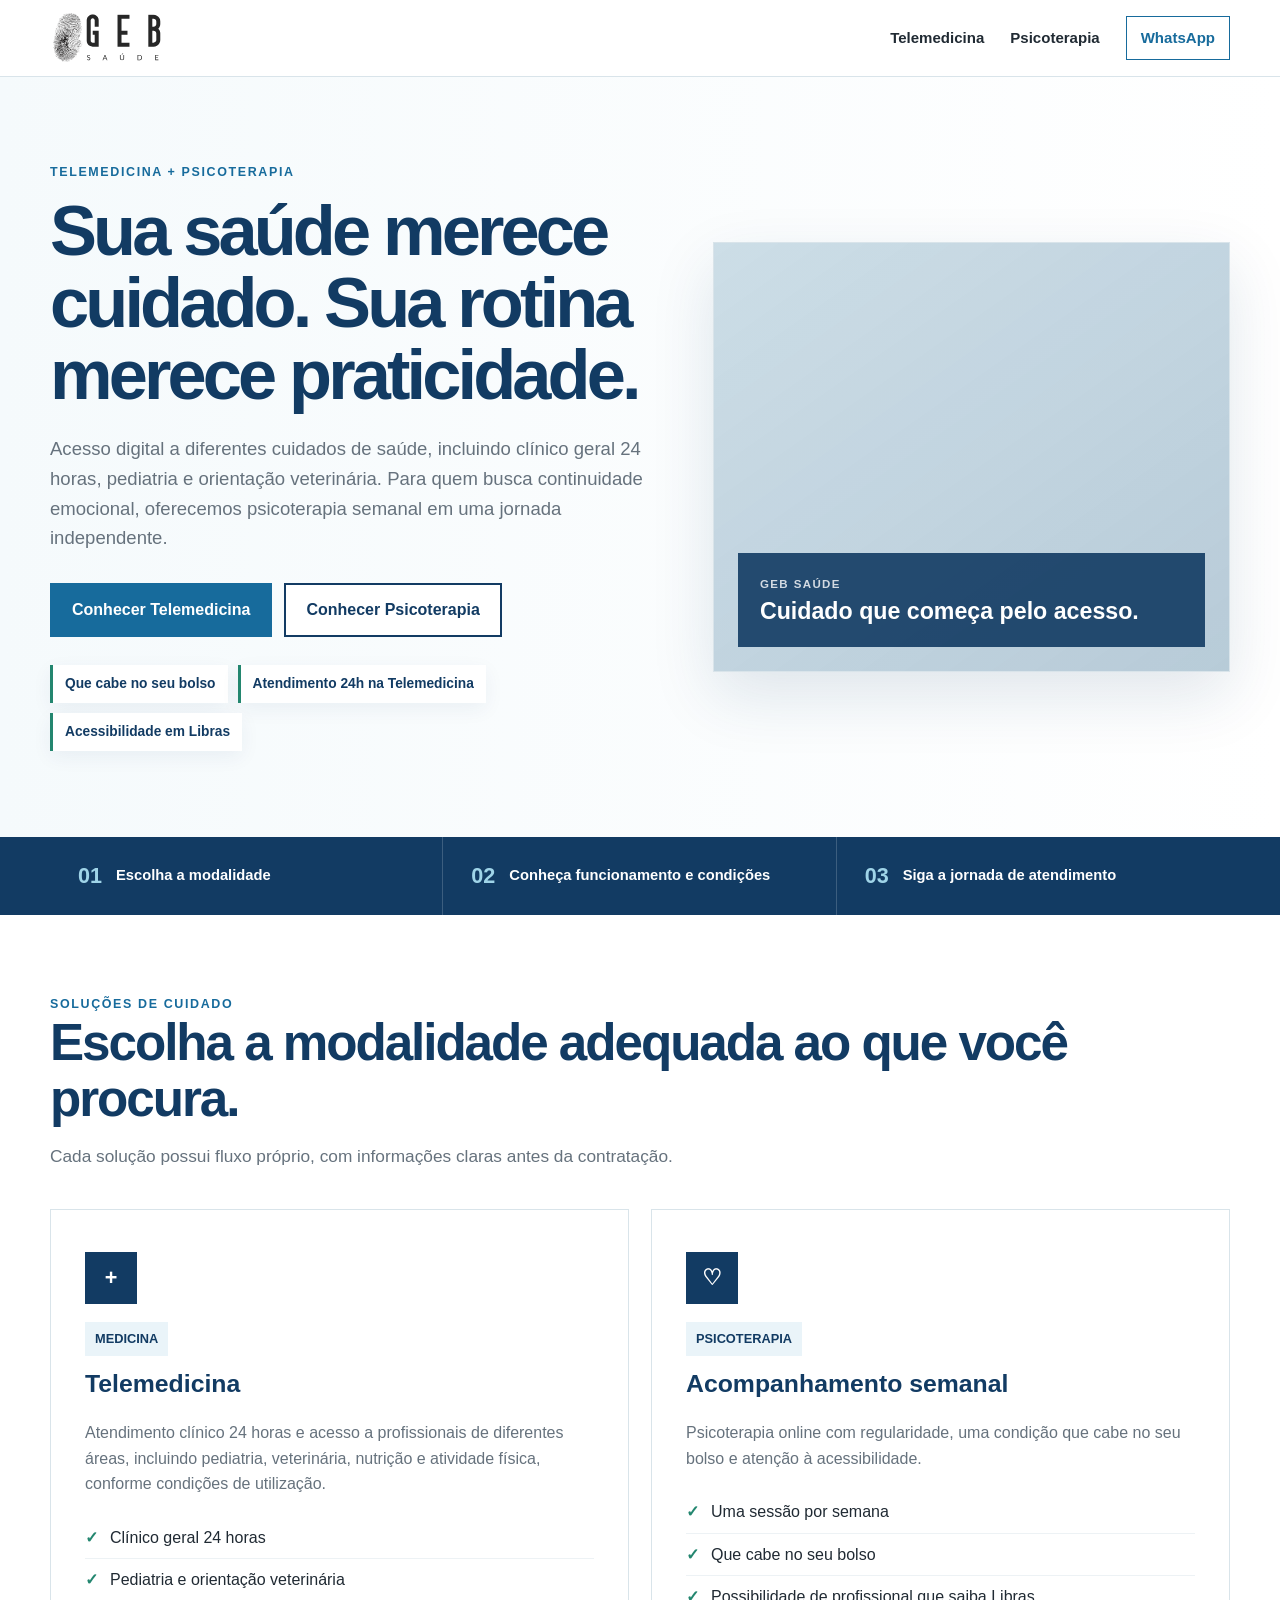
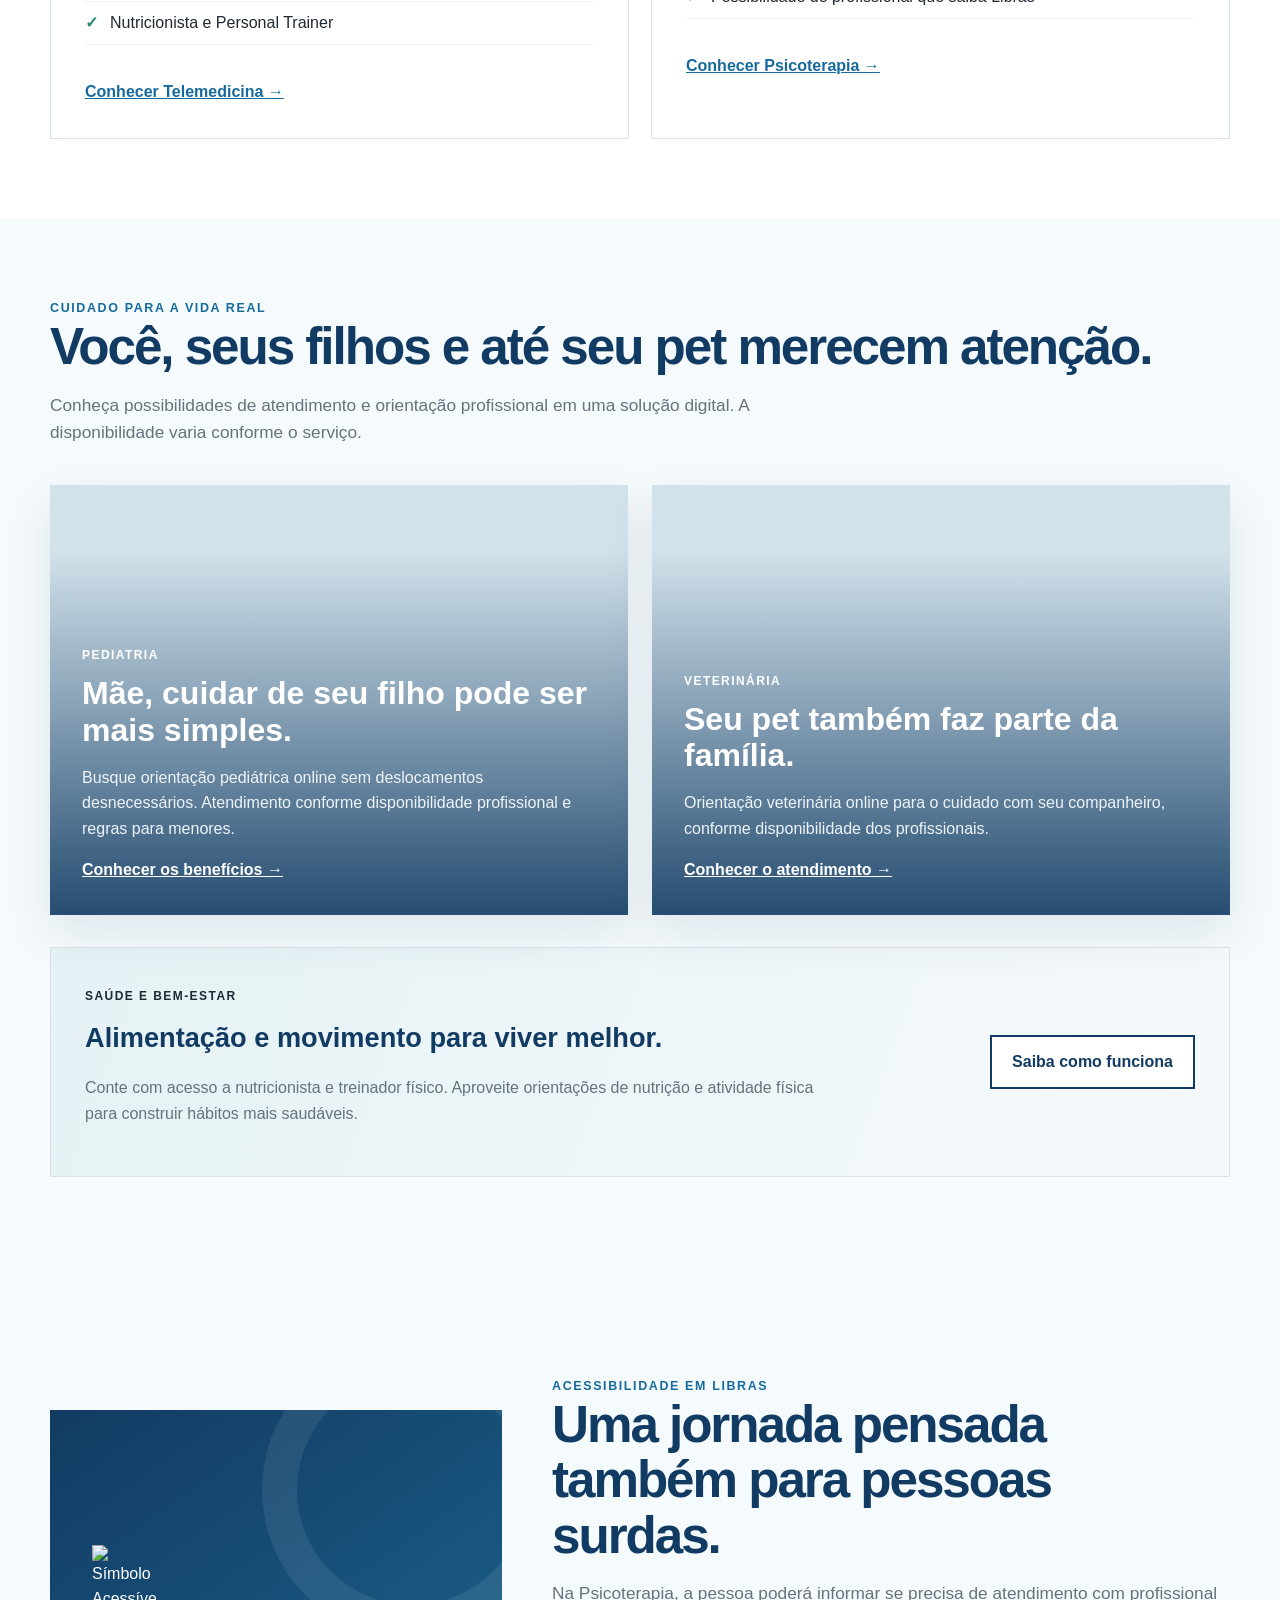
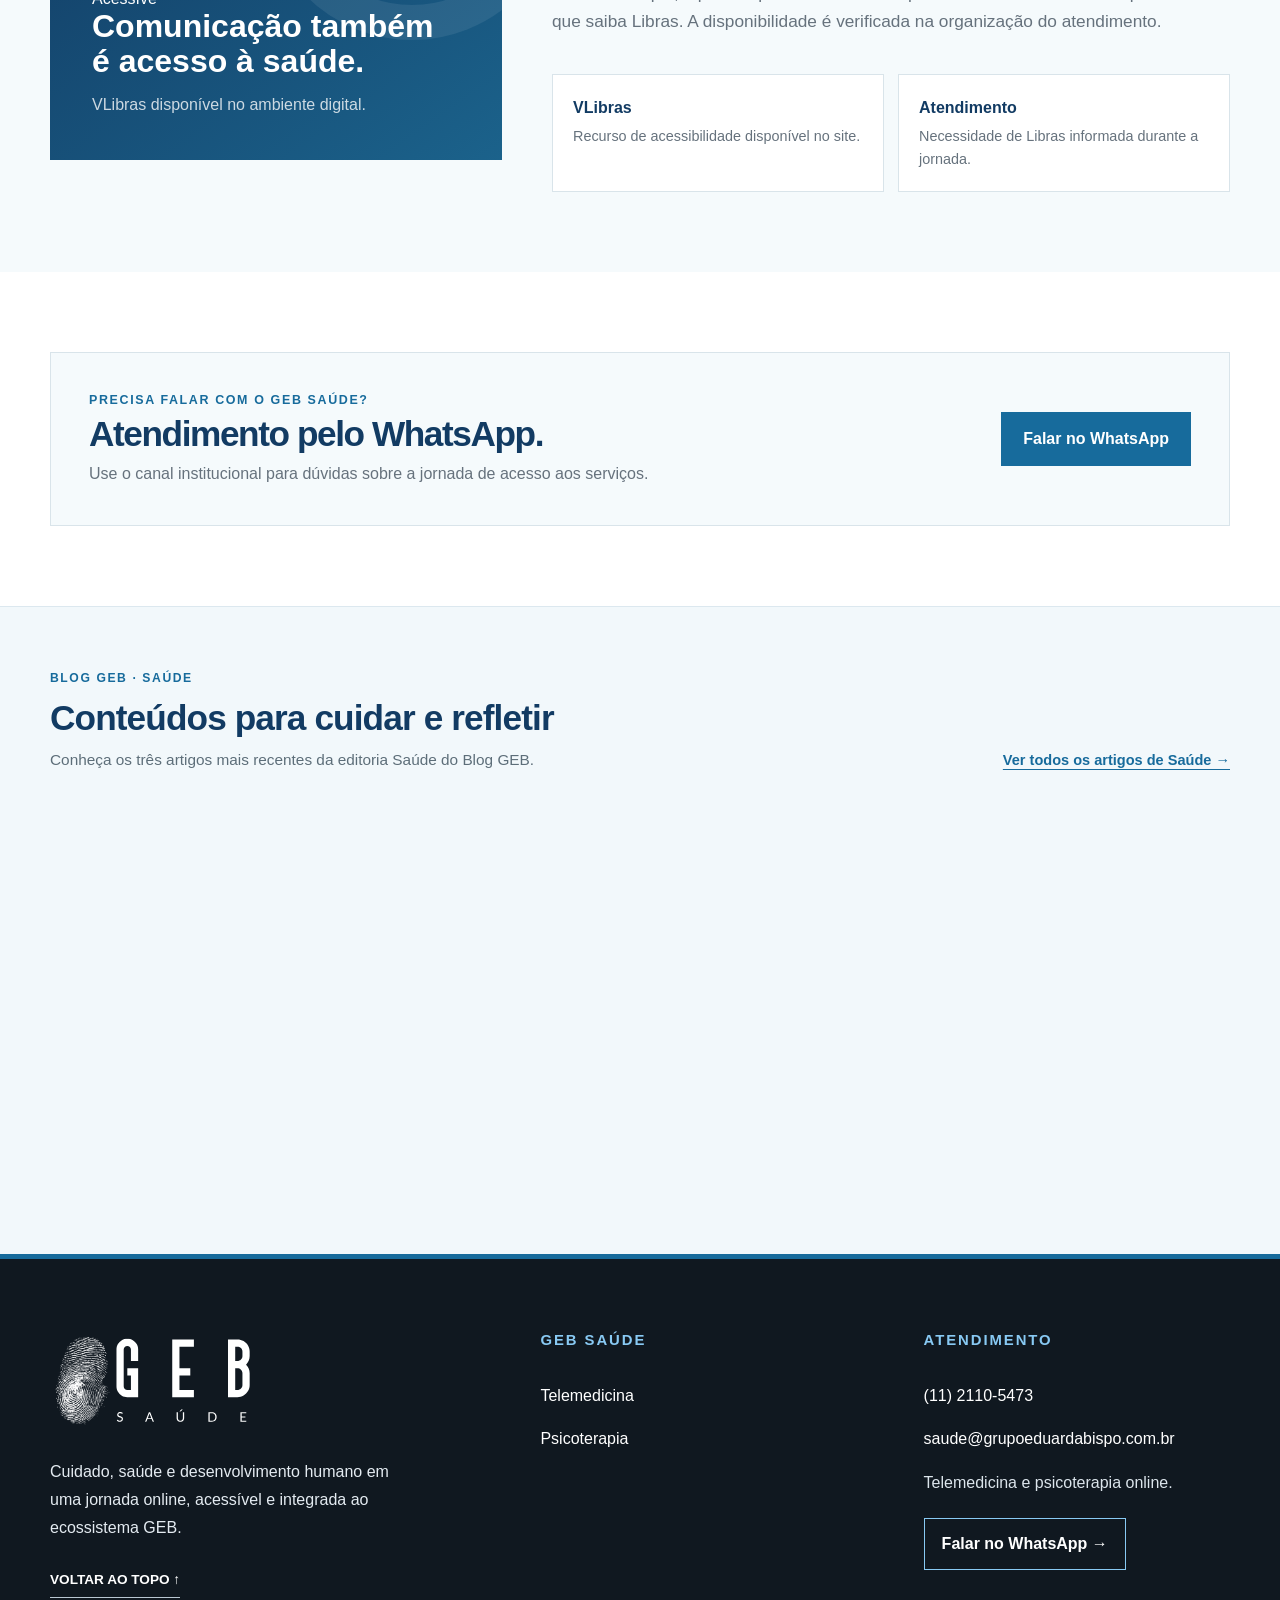
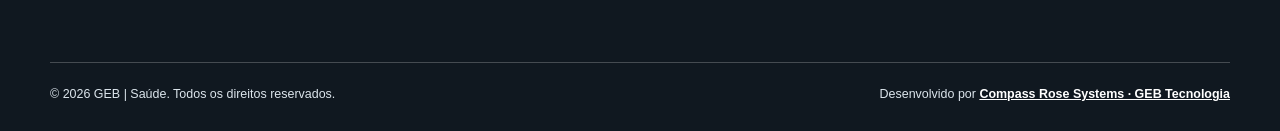
==== commit 5bae2582: "Remove seção redundante 'Explore conteúdos relacionados' da home GEB Saúde" ====
--- a/index.html
+++ b/index.html
@@ -1,2 +1,2 @@
 <!doctype html><html lang="pt-BR"><head>
-  <link rel="canonical" href="https://gebsaude.grupoeduardabispo.com.br/"><meta charset="utf-8"><meta name="viewport" content="width=device-width,initial-scale=1"><meta name="theme-color" content="#123b63"><meta name="description" content="GEB Saúde: telemedicina e psicoterapia online com cuidado acessível e atendimento em Libras conforme disponibilidade."><title>GEB Saúde | Telemedicina e Psicoterapia Online</title><link rel="stylesheet" href="assets/css/style.css"><script type="application/ld+json">{"@context":"https://schema.org","@graph":[{"@type":"WebSite","@id":"https://gebsaude.grupoeduardabispo.com.br/#website","url":"https://gebsaude.grupoeduardabispo.com.br/","name":"GEB Saúde","inLanguage":"pt-BR","publisher":{"@id":"https://grupoeduardabispo.com.br/#organization"}},{"@type":"WebPage","@id":"https://gebsaude.grupoeduardabispo.com.br/#webpage","url":"https://gebsaude.grupoeduardabispo.com.br/","name":"GEB Saúde","inLanguage":"pt-BR","isPartOf":{"@id":"https://gebsaude.grupoeduardabispo.com.br/#website"}}]}</script></head><body id="topo"><a class="skip" href="#conteudo">Ir para o conteúdo</a><header class="header"><div class="container nav"><a class="brand" href="/">GEB <span>Saúde</span></a><nav class="menu" aria-label="Principal"><a href="/medicina/">Telemedicina</a><a href="/psicoterapia/">Psicoterapia</a><a class="nav-contact" href="https://wa.me/551121105473" target="_blank" rel="noopener noreferrer">WhatsApp</a></nav></div></header><main id="conteudo"><section class="hero health-hero"><div class="container hero-grid"><div><div class="eyebrow">Telemedicina + Psicoterapia</div><h1>Sua saúde merece cuidado. Sua rotina merece praticidade.</h1><p>Acesso digital a diferentes cuidados de saúde, incluindo clínico geral 24 horas, pediatria e orientação veterinária. Para quem busca continuidade emocional, oferecemos psicoterapia semanal em uma jornada independente.</p><div class="actions"><a class="btn" href="/medicina/">Conhecer Telemedicina</a><a class="btn secondary" href="/psicoterapia/">Conhecer Psicoterapia</a></div><div class="trust-row"><span>Que cabe no seu bolso</span><span>Atendimento 24h na Telemedicina</span><span>Acessibilidade em Libras</span></div></div><div class="photo-panel home-photo"><div class="photo-overlay"><span>GEB Saúde</span><strong>Cuidado que começa pelo acesso.</strong></div></div></div></section><section class="health-strip"><div class="container health-strip-grid"><div><b>01</b><span>Escolha a modalidade</span></div><div><b>02</b><span>Conheça funcionamento e condições</span></div><div><b>03</b><span>Siga a jornada de atendimento</span></div></div></section><section class="section"><div class="container"><div class="eyebrow">Soluções de cuidado</div><h2>Escolha a modalidade adequada ao que você procura.</h2><p class="lead">Cada solução possui fluxo próprio, com informações claras antes da contratação.</p><div class="cards service-cards"><article class="card service-card"><div class="service-icon" aria-hidden="true">+</div><span class="badge">MEDICINA</span><h3>Telemedicina</h3><p>Atendimento clínico 24 horas e acesso a profissionais de diferentes áreas, incluindo pediatria, veterinária, nutrição e atividade física, conforme condições de utilização.</p><ul class="check-list"><li>Clínico geral 24 horas</li><li>Pediatria e orientação veterinária</li><li>Nutricionista e Personal Trainer</li></ul><a class="link" href="/medicina/">Conhecer Telemedicina →</a></article><article class="card service-card"><div class="service-icon" aria-hidden="true">♡</div><span class="badge">PSICOTERAPIA</span><h3>Acompanhamento semanal</h3><p>Psicoterapia online com regularidade, uma condição que cabe no seu bolso e atenção à acessibilidade.</p><ul class="check-list"><li>Uma sessão por semana</li><li>Que cabe no seu bolso</li><li>Possibilidade de profissional que saiba Libras</li></ul><a class="link" href="/psicoterapia/">Conhecer Psicoterapia →</a></article></div></div></section><section class="section alt"><div class="container"><div class="eyebrow">Cuidado para a vida real</div><h2>Você, seus filhos e até seu pet merecem atenção.</h2><p class="lead">Conheça possibilidades de atendimento e orientação profissional em uma solução digital. A disponibilidade varia conforme o serviço.</p><div class="spotlight-grid"><article class="spotlight-card spotlight-mom"><div class="spotlight-content"><span class="spotlight-label">PEDIATRIA</span><h3>Mãe, cuidar de seu filho pode ser mais simples.</h3><p>Busque orientação pediátrica online sem deslocamentos desnecessários. Atendimento conforme disponibilidade profissional e regras para menores.</p><a href="/medicina/#beneficios" class="link">Conhecer os benefícios →</a></div></article><article class="spotlight-card spotlight-pet"><div class="spotlight-content"><span class="spotlight-label">VETERINÁRIA</span><h3>Seu pet também faz parte da família.</h3><p>Orientação veterinária online para o cuidado com seu companheiro, conforme disponibilidade dos profissionais.</p><a href="/medicina/#beneficios" class="link">Conhecer o atendimento →</a></div></article></div><div class="wellness-banner"><div><span class="spotlight-label">SAÚDE E BEM-ESTAR</span><h3>Alimentação e movimento para viver melhor.</h3><p>Conte com acesso a nutricionista e treinador físico. Aproveite orientações de nutrição e atividade física para construir hábitos mais saudáveis.</p></div><a class="btn secondary" href="/medicina/#bem-estar">Saiba como funciona</a></div></div></section><section class="section alt"><div class="container feature accessibility-feature"><div class="graphic-panel"><img src="https://www.ufmg.br/marca/libras/images/sem_assinatura_64x64.png" width="64" height="64" alt="Símbolo Acessível em Libras" class="libras-symbol"><strong>Comunicação também é acesso à saúde.</strong><span>VLibras disponível no ambiente digital.</span></div><div><div class="eyebrow">Acessibilidade em Libras</div><h2>Uma jornada pensada também para pessoas surdas.</h2><p class="lead">Na Psicoterapia, a pessoa poderá informar se precisa de atendimento com profissional que saiba Libras. A disponibilidade é verificada na organização do atendimento.</p><div class="info-grid"><div><b>VLibras</b><span>Recurso de acessibilidade disponível no site.</span></div><div><b>Atendimento</b><span>Necessidade de Libras informada durante a jornada.</span></div></div></div></div></section><section class="section"><div class="container contact-band"><div><div class="eyebrow">Precisa falar com o GEB Saúde?</div><h2>Atendimento pelo WhatsApp.</h2><p>Use o canal institucional para dúvidas sobre a jornada de acesso aos serviços.</p></div><a class="btn" href="https://wa.me/551121105473" target="_blank" rel="noopener noreferrer">Falar no WhatsApp</a></div></section><section aria-label="Explore conteúdos relacionados" style="max-width:1080px;margin:32px auto;padding:18px 24px"><h2>Explore conteúdos relacionados</h2><nav aria-label="Conteúdos do ecossistema GEB" style="display:flex;gap:18px;flex-wrap:wrap"><a href="https://blog.grupoeduardabispo.com.br/?categoria=Sa%C3%BAde" style="text-decoration:underline">Artigos sobre saúde</a><a href="https://grupoeduardabispo.com.br/" style="text-decoration:underline">GEB Institucional</a></nav></section></main><footer class="footer" id="rodape"><div class="container"><div class="footer-grid"><div class="footer-about"><a class="footer-logo" href="/" aria-label="GEB Saúde — Página inicial"><img src="/assets/geb-saude-logo.svg" alt="GEB Saúde" loading="lazy"></a><p>Cuidado, saúde e desenvolvimento humano em uma jornada online, acessível e integrada ao ecossistema GEB.</p><a class="back-top" href="#topo">VOLTAR AO TOPO ↑</a></div><nav class="footer-col" aria-label="Serviços do GEB Saúde"><h2>GEB SAÚDE</h2><a href="/medicina/">Telemedicina</a><a href="/psicoterapia/">Psicoterapia</a></nav><div class="footer-col footer-contact"><h2>ATENDIMENTO</h2><a href="tel:+551121105473">(11) 2110-5473</a><a href="mailto:saude@grupoeduardabispo.com.br">saude@grupoeduardabispo.com.br</a><p>Telemedicina e psicoterapia online.</p><a class="footer-cta" href="https://wa.me/551121105473" target="_blank" rel="noopener noreferrer">Falar no WhatsApp →</a></div></div><div class="footer-bottom"><span>© 2026 GEB | Saúde. Todos os direitos reservados.</span><span>Desenvolvido por <a href="https://gebtecnologia.grupoeduardabispo.com.br/" target="_blank" rel="noopener noreferrer"><strong>Compass Rose Systems · GEB Tecnologia</strong></a></span></div></div></footer><div vw class="enabled"><div vw-access-button class="active"></div><div vw-plugin-wrapper><div class="vw-plugin-top-wrapper"></div></div></div><script src="https://vlibras.gov.br/app/vlibras-plugin.js"></script><script>new window.VLibras.Widget('https://vlibras.gov.br/app')</script><script src="/assets/js/blog-strip.js" defer></script></body></html>+  <link rel="canonical" href="https://gebsaude.grupoeduardabispo.com.br/"><meta charset="utf-8"><meta name="viewport" content="width=device-width,initial-scale=1"><meta name="theme-color" content="#123b63"><meta name="description" content="GEB Saúde: telemedicina e psicoterapia online com cuidado acessível e atendimento em Libras conforme disponibilidade."><title>GEB Saúde | Telemedicina e Psicoterapia Online</title><link rel="stylesheet" href="assets/css/style.css"><script type="application/ld+json">{"@context":"https://schema.org","@graph":[{"@type":"WebSite","@id":"https://gebsaude.grupoeduardabispo.com.br/#website","url":"https://gebsaude.grupoeduardabispo.com.br/","name":"GEB Saúde","inLanguage":"pt-BR","publisher":{"@id":"https://grupoeduardabispo.com.br/#organization"}},{"@type":"WebPage","@id":"https://gebsaude.grupoeduardabispo.com.br/#webpage","url":"https://gebsaude.grupoeduardabispo.com.br/","name":"GEB Saúde","inLanguage":"pt-BR","isPartOf":{"@id":"https://gebsaude.grupoeduardabispo.com.br/#website"}}]}</script></head><body id="topo"><a class="skip" href="#conteudo">Ir para o conteúdo</a><header class="header"><div class="container nav"><a class="brand" href="/">GEB <span>Saúde</span></a><nav class="menu" aria-label="Principal"><a href="/medicina/">Telemedicina</a><a href="/psicoterapia/">Psicoterapia</a><a class="nav-contact" href="https://wa.me/551121105473" target="_blank" rel="noopener noreferrer">WhatsApp</a></nav></div></header><main id="conteudo"><section class="hero health-hero"><div class="container hero-grid"><div><div class="eyebrow">Telemedicina + Psicoterapia</div><h1>Sua saúde merece cuidado. Sua rotina merece praticidade.</h1><p>Acesso digital a diferentes cuidados de saúde, incluindo clínico geral 24 horas, pediatria e orientação veterinária. Para quem busca continuidade emocional, oferecemos psicoterapia semanal em uma jornada independente.</p><div class="actions"><a class="btn" href="/medicina/">Conhecer Telemedicina</a><a class="btn secondary" href="/psicoterapia/">Conhecer Psicoterapia</a></div><div class="trust-row"><span>Que cabe no seu bolso</span><span>Atendimento 24h na Telemedicina</span><span>Acessibilidade em Libras</span></div></div><div class="photo-panel home-photo"><div class="photo-overlay"><span>GEB Saúde</span><strong>Cuidado que começa pelo acesso.</strong></div></div></div></section><section class="health-strip"><div class="container health-strip-grid"><div><b>01</b><span>Escolha a modalidade</span></div><div><b>02</b><span>Conheça funcionamento e condições</span></div><div><b>03</b><span>Siga a jornada de atendimento</span></div></div></section><section class="section"><div class="container"><div class="eyebrow">Soluções de cuidado</div><h2>Escolha a modalidade adequada ao que você procura.</h2><p class="lead">Cada solução possui fluxo próprio, com informações claras antes da contratação.</p><div class="cards service-cards"><article class="card service-card"><div class="service-icon" aria-hidden="true">+</div><span class="badge">MEDICINA</span><h3>Telemedicina</h3><p>Atendimento clínico 24 horas e acesso a profissionais de diferentes áreas, incluindo pediatria, veterinária, nutrição e atividade física, conforme condições de utilização.</p><ul class="check-list"><li>Clínico geral 24 horas</li><li>Pediatria e orientação veterinária</li><li>Nutricionista e Personal Trainer</li></ul><a class="link" href="/medicina/">Conhecer Telemedicina →</a></article><article class="card service-card"><div class="service-icon" aria-hidden="true">♡</div><span class="badge">PSICOTERAPIA</span><h3>Acompanhamento semanal</h3><p>Psicoterapia online com regularidade, uma condição que cabe no seu bolso e atenção à acessibilidade.</p><ul class="check-list"><li>Uma sessão por semana</li><li>Que cabe no seu bolso</li><li>Possibilidade de profissional que saiba Libras</li></ul><a class="link" href="/psicoterapia/">Conhecer Psicoterapia →</a></article></div></div></section><section class="section alt"><div class="container"><div class="eyebrow">Cuidado para a vida real</div><h2>Você, seus filhos e até seu pet merecem atenção.</h2><p class="lead">Conheça possibilidades de atendimento e orientação profissional em uma solução digital. A disponibilidade varia conforme o serviço.</p><div class="spotlight-grid"><article class="spotlight-card spotlight-mom"><div class="spotlight-content"><span class="spotlight-label">PEDIATRIA</span><h3>Mãe, cuidar de seu filho pode ser mais simples.</h3><p>Busque orientação pediátrica online sem deslocamentos desnecessários. Atendimento conforme disponibilidade profissional e regras para menores.</p><a href="/medicina/#beneficios" class="link">Conhecer os benefícios →</a></div></article><article class="spotlight-card spotlight-pet"><div class="spotlight-content"><span class="spotlight-label">VETERINÁRIA</span><h3>Seu pet também faz parte da família.</h3><p>Orientação veterinária online para o cuidado com seu companheiro, conforme disponibilidade dos profissionais.</p><a href="/medicina/#beneficios" class="link">Conhecer o atendimento →</a></div></article></div><div class="wellness-banner"><div><span class="spotlight-label">SAÚDE E BEM-ESTAR</span><h3>Alimentação e movimento para viver melhor.</h3><p>Conte com acesso a nutricionista e treinador físico. Aproveite orientações de nutrição e atividade física para construir hábitos mais saudáveis.</p></div><a class="btn secondary" href="/medicina/#bem-estar">Saiba como funciona</a></div></div></section><section class="section alt"><div class="container feature accessibility-feature"><div class="graphic-panel"><img src="https://www.ufmg.br/marca/libras/images/sem_assinatura_64x64.png" width="64" height="64" alt="Símbolo Acessível em Libras" class="libras-symbol"><strong>Comunicação também é acesso à saúde.</strong><span>VLibras disponível no ambiente digital.</span></div><div><div class="eyebrow">Acessibilidade em Libras</div><h2>Uma jornada pensada também para pessoas surdas.</h2><p class="lead">Na Psicoterapia, a pessoa poderá informar se precisa de atendimento com profissional que saiba Libras. A disponibilidade é verificada na organização do atendimento.</p><div class="info-grid"><div><b>VLibras</b><span>Recurso de acessibilidade disponível no site.</span></div><div><b>Atendimento</b><span>Necessidade de Libras informada durante a jornada.</span></div></div></div></div></section><section class="section"><div class="container contact-band"><div><div class="eyebrow">Precisa falar com o GEB Saúde?</div><h2>Atendimento pelo WhatsApp.</h2><p>Use o canal institucional para dúvidas sobre a jornada de acesso aos serviços.</p></div><a class="btn" href="https://wa.me/551121105473" target="_blank" rel="noopener noreferrer">Falar no WhatsApp</a></div></section></main><footer class="footer" id="rodape"><div class="container"><div class="footer-grid"><div class="footer-about"><a class="footer-logo" href="/" aria-label="GEB Saúde — Página inicial"><img src="/assets/geb-saude-logo.svg" alt="GEB Saúde" loading="lazy"></a><p>Cuidado, saúde e desenvolvimento humano em uma jornada online, acessível e integrada ao ecossistema GEB.</p><a class="back-top" href="#topo">VOLTAR AO TOPO ↑</a></div><nav class="footer-col" aria-label="Serviços do GEB Saúde"><h2>GEB SAÚDE</h2><a href="/medicina/">Telemedicina</a><a href="/psicoterapia/">Psicoterapia</a></nav><div class="footer-col footer-contact"><h2>ATENDIMENTO</h2><a href="tel:+551121105473">(11) 2110-5473</a><a href="mailto:saude@grupoeduardabispo.com.br">saude@grupoeduardabispo.com.br</a><p>Telemedicina e psicoterapia online.</p><a class="footer-cta" href="https://wa.me/551121105473" target="_blank" rel="noopener noreferrer">Falar no WhatsApp →</a></div></div><div class="footer-bottom"><span>© 2026 GEB | Saúde. Todos os direitos reservados.</span><span>Desenvolvido por <a href="https://gebtecnologia.grupoeduardabispo.com.br/" target="_blank" rel="noopener noreferrer"><strong>Compass Rose Systems · GEB Tecnologia</strong></a></span></div></div></footer><div vw class="enabled"><div vw-access-button class="active"></div><div vw-plugin-wrapper><div class="vw-plugin-top-wrapper"></div></div></div><script src="https://vlibras.gov.br/app/vlibras-plugin.js"></script><script>new window.VLibras.Widget('https://vlibras.gov.br/app')</script><script src="/assets/js/blog-strip.js" defer></script></body></html>
